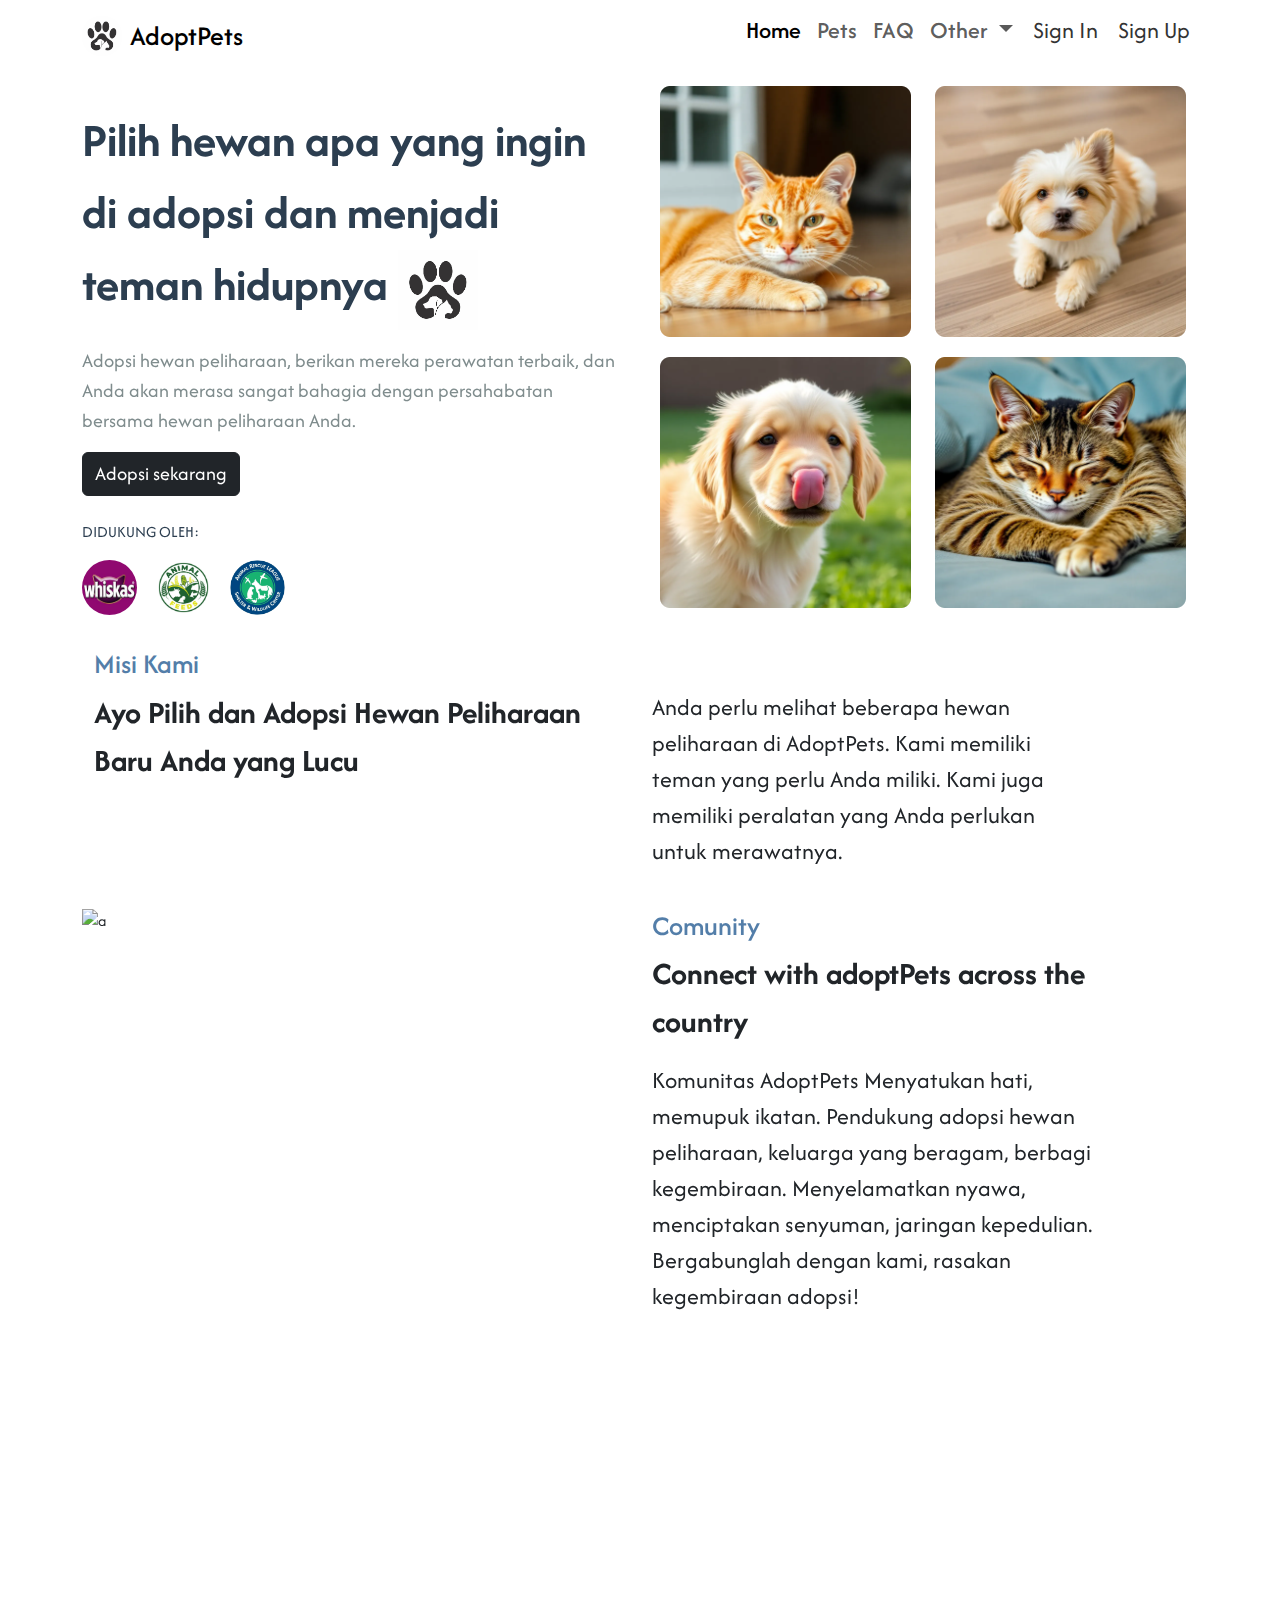
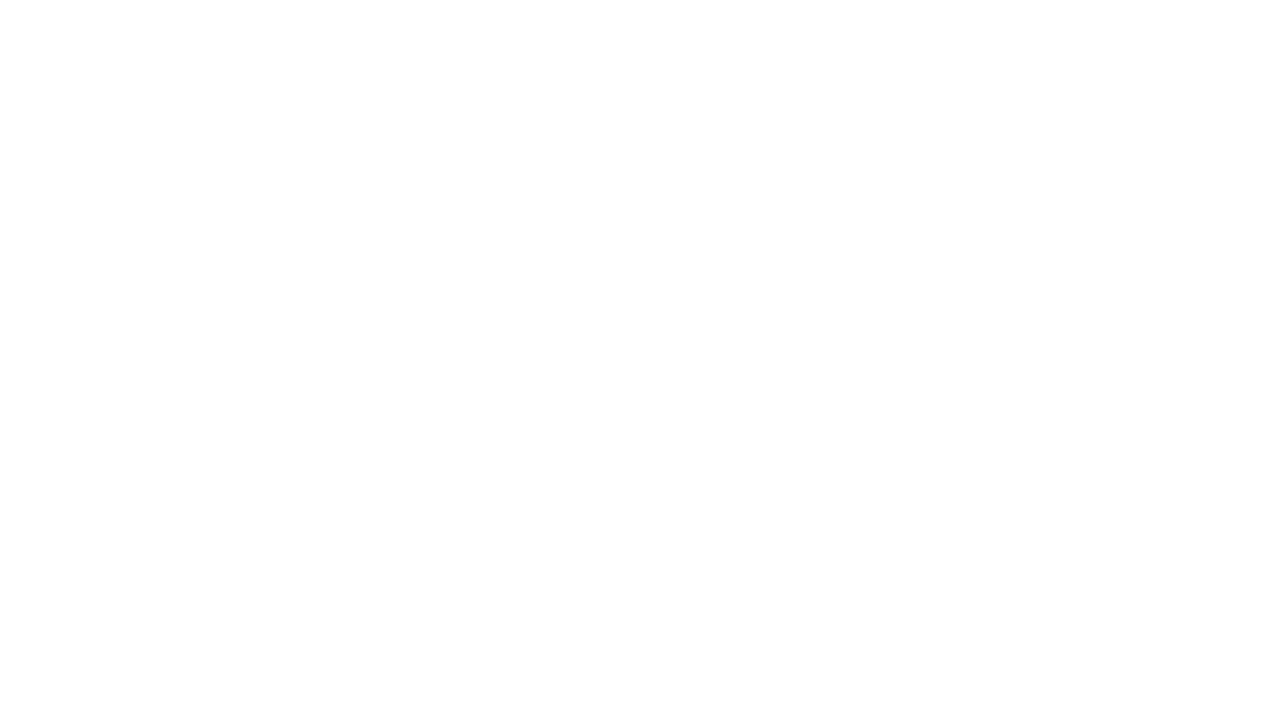
==== index.html @ 960f0586 "shit" ====
<!DOCTYPE html>
<html lang="en">
  <head>
    <meta charset="UTF-8" />
    <meta name="viewport" content="width=device-width, initial-scale=1.0" />
    <title>AdoptPets</title>
    <script defer src="script.js"></script>
    <link rel="stylesheet" href="style.css" />
    <link rel="stylesheet" href="https://cdn.jsdelivr.net/npm/bootstrap@5.3.3/dist/css/bootstrap.min.css" />
    <link rel="preconnect" href="https://fonts.googleapis.com">
    <link crossorigin="anonymous" href="https://cdn.jsdelivr.net/npm/bootstrap@5.3.2/dist/css/bootstrap.min.css" integrity="sha384-T3c6CoIi6uLrA9TneNEoa7RxnatzjcDSCmG1MXxSR1GAsXEV/Dwwykc2MPK8M2HN" rel="stylesheet"/>
    <link href="https://cdnjs.cloudflare.com/ajax/libs/font-awesome/5.15.3/css/all.min.css" rel="stylesheet"/>
<link rel="preconnect" href="https://fonts.gstatic.com" crossorigin>
  </head>
  <body>
    <header>
      <!-- ini tempat header -->
        <!-- Navbar -->
      <h1>
        <nav class="navbar navbar-expand-lg" style="background-color: #ffffff;">
          <div class="container">
              <a class="navbar-brand d-flex align-items-center" href="#">
                <img src="assets/img/digidaw.jpeg" width="40" height="40" class="me-2 rounded-circle" alt="Logo">
                <span class="brand-text fs-3">AdoptPets</span>
              </a>
              <button class="navbar-toggler border-0" type="button" data-bs-toggle="collapse" data-bs-target="#navbarNavDropdown" aria-controls="navbarNavDropdown" aria-expanded="false" aria-label="Toggle navigation">
                  <span class="navbar-toggler-icon"></span>
              </button>
              <div class="collapse navbar-collapse fs-4" id="navbarNavDropdown">
                  <ul class="navbar-nav ms-auto">
                      <li class="nav-item">
                          <a class="nav-link active" aria-current="page" href="#">Home</a>
                      </li>
                      <li class="nav-item">
                          <a class="nav-link" href="#">Pets</a>
                      </li>
                      <!-- <li class="nav-item">
                          <a class="nav-link" href="#">Donate</a>
                      </li> -->
                      <li class="nav-item">
                        <a class="nav-link" href="faq.html">FAQ</a>
                    </li>
                      <li class="nav-item dropdown">
                          <a class="nav-link dropdown-toggle" href="#" id="navbarDropdownMenuLink" role="button" data-bs-toggle="dropdown" aria-expanded="false">
                              Other
                          </a>
                          <ul class="dropdown-menu fs-5" style="border: none;">
                              <li><a class="dropdown-item" href="contact.html">Contact Us</a></li>
                              <li><a class="dropdown-item" href="#">About Us</a></li>
                          </ul>
                      </li>
                      <li class="nav-item">
                        <a href="signin.html" class="sign btn btn-sm fs-4 ms-1" style="height: 55px; color: #333; border: none;">Sign In</a>
                    </li>
                    <li class="nav-item">
                        <a href="signup.html" class="sign btn btn-sm fs-4 ms-1" style="height: 55px; color: #333; border: none;">Sign Up</a>
                    </li>
                  </ul>
              </div>
          </div>
       </nav>
     </h1>
      

    <main>
      <!-- ini tempat konten -->

      <section class="main-menu">
        <!-- main menu disini -->
        <body>
          <div class="container hidden" style="color: #2c3e50;">
           <div class="row align-items-center">
            <div class="col-lg-6">
              <p class="text-adoption fw-bold adoption-text" style="font-size:3rem;">
                Pilih hewan apa yang ingin di adopsi dan menjadi teman hidupnya
                <img src="assets/img/digidaw.jpeg" width="80" height="80" alt="digidaw" class="fotom">    
              </p>
             <p style="font-size: 20px; color: #7f8c8d">
              Adopsi hewan peliharaan, berikan mereka perawatan terbaik, dan Anda akan merasa sangat bahagia dengan persahabatan bersama hewan peliharaan Anda.
             </p>
             <div class="d-flex">
              <button class="btn btn-dark me-3 adopt-btn" style="font-size: 20px;">
               Adopsi sekarang
              </button>
              <!-- <a href="#" class="donate-link btn btn-sm border border-black" style="font-size: 21px; margin-left: 20px; color: #333;">
               Donasi untuk makanan  
              </a> -->
             </div>
             <div class="supported-by mt-4">
              <p>
               DIDUKUNG OLEH: 
              </p>
              <img alt="Supporter logo 1" height="55" src="assets/img/Whiskas.jpeg" width="55"class="rounded-circle me-3"/>
              <img alt="Supporter logo 2" height="55" src="assets/img/Logo support.jpeg" width="55"class="rounded-circle me-3"/>
              <img alt="Supporter logo 3" height="55" src="assets/img/medamor.jpeg" width="55"class="rounded-circle me-3"/>
             </div>
            </div>
            <div class="img-fluid col-lg-1 desktop d-none d-md-block" style="height: 35rem;">
               <img src="assets/img/kolasedepan.png"/>
              </div>
              <div>
               <img src="assets/img/kolasedepan.png" class="img-fluid w-100 h-100 object-fit-cover mobile d-block d-md-none mt-5" style="height: 30rem;">
              </div>
             </div>
            </div>
           </div>
          </div>
      </section>



      <section class="hidden info-menu">
        <!-- info menu disini -->
        <div class="container">
          <nav class="navbar navbar-expand-lg " style="background-color: #ffffff;" >
            <div class="container" >
              <span class="brand-text mb-0 h3" style="color: #537ea9;">Misi Kami</span>
            </div>
          </nav>

          <!--  -->

          <!-- </div>
          <div class=" container justify-content-center">
            <div class="row ms-0">
              <div class="col-6">
                <p class="text-md-start fw-bolder fs-2">Lorem ipsum dolor sit amet consectetur adipisicing elit. Dolores minus recusandae, nisi alias porro culpa.</p>
              </div>
              <div class="col-5">
                <p class="fs-4">Lorem ipsum dolor sit amet consectetur adipisicing elit. Unde dicta aliquid voluptas, eveniet illo quos earum quibusdam consequuntur fugit eius.</p>
              </div>
            </div> -->


            <div class="container-fluid justify-content-center">
              <div class="row">
                <div class="col-lg-6 col-sm-12">
                  <p class="text-md-start text-start fw-bolder fs-2">Ayo Pilih dan Adopsi Hewan Peliharaan Baru Anda yang Lucu</p>
                </div>
                <div class="col-lg-5 col-sm-12">
                  <p class="fs-4 text-md-start text-start">Anda perlu melihat beberapa hewan peliharaan di AdoptPets. Kami memiliki teman yang perlu Anda miliki. Kami juga memiliki peralatan yang Anda perlukan untuk merawatnya.
                  </p>
                </div>
              </div>
            </div>
            

            

            <div class="row mt-4">
              <div class="col-lg-6 col-sm-12">
                <div><img src="assets/img/yaa.png" class="img-fluid desktop d-none d-lg-block" alt="a"></div>
              </div>
              <div class="col-lg-5 col-sm-12">
                <h3 style="color: #537ea9;">Comunity</h3>
                <p class="text-md-start fw-bolder fs-2">Connect with adoptPets across the country</p>
                <p class="fs-4">Komunitas AdoptPets Menyatukan hati, memupuk ikatan. Pendukung adopsi hewan peliharaan, keluarga yang beragam, berbagi kegembiraan. 
                  Menyelamatkan nyawa, menciptakan senyuman, jaringan kepedulian. Bergabunglah dengan kami, rasakan kegembiraan adopsi!</p>
                  

                  <div class="numtxt row text-center mt-4">
                    <div class="numtx hidden col-4">
                      <h2 id="volunteerCount" class="fw-bold">0</h2>
                      <p class="fs-5">Volunteer</p>
                    </div>
                    <div class="numtx hidden col-4">
                      <h2 id="dogsRescuedCount" class="fw-bold">0</h2>
                      <p class="fs-5">Dogs Rescued</p>
                    </div>
                    <div class="numtx hidden col-4">
                      <h2 id="catsRescuedCount" class="fw-bold">0</h2>
                      <p class="fs-5">Cats Rescued</p>
                    </div>
                  </div>

                <div ><img src="assets/img/yaa.png" class="img-fluid mobile d-block d-lg-none" alt="inf"></div>

                
              </div>
            </div>
            
            
           
            
          <!-- </div> -->
        </div>
      </section>




      <section class="hidden simple-quotes">
        <!-- simple qoutes was here -->
         <div class="container mt-4">
          <div class="row">
            <div class="col-lg-6 col-sm-12">
              <h3 style="color: #537ea9;">ADOPTION PET</h3>
              <p class="text-md-start fw-bolder fs-2">Connect with adoptPets across the country</p>
              <p class="fs-4 text-md-start text-start">Tunggu apa lagi, ayo adopsi beberapa teman lembut baru di AdoptPets, mereka juga menunggumu!</p>
              
            </div>
          </div>

         </div>
      </section>

      <section class="button-group container hidden">
        <div class="d-flex justify-content-end mt-2">
            <div class="btn-group btn-group-lg " role="group" aria-label="Basic radio toggle button group">
                <input type="radio" class="btn-check " name="btnradio" id="btnradio1" autocomplete="off" checked>
                <label class="btn btn-outline-secondary rounded-0" for="btnradio1">Cat</label>
                
                <input type="radio" class="btn-check" name="btnradio" id="btnradio2" autocomplete="off">
                <label class="btn btn-outline-secondary rounded-0" for="btnradio2">Dog</label>
                
                <input type="radio" class="btn-check" name="btnradio" id="btnradio3" autocomplete="off">
                <label class="btn btn-outline-secondary rounded-0" for="btnradio3">All</label>
            </div>
        </div>
      </section>

      <section class="data-pets">
        <!-- data pets was here -->
        <div class="container mt-5">
          <div class="numtxt row">
            <div class="numtx hidden col-md-4 col-sm-12 mb-4">
              <div class="card card position-relative overflow-hidden" >
                <img src="assets/img/cat.jpg" class="card-img-top" alt="cat1">
                <div class="card-body">
                  <p class="card-text">Some quick example text to build on the card title and make up the bulk of the card's content.</p>
                </div>
                <div class="card-hover-info">
                  <div class="row">
                    <div class="col">
                      <a href="#" class="btn btn-primary btn-bottom mb-5">Adopt now</a>
                      <p class="" style="color: #000000;">More detailed information about the pet. This could include age, breed, personality traits, and any other interesting facts.</p>
                    </div>
                  </div>
                </div>
              </div>
            </div>

            <div class="numtx hidden col-lg-4 col-md-4 col-sm-12 mb-4">
              <div class="card card position-relative overflow-hidden" >
                <img src="assets/img/bdog.jpg" class="card-img-top" alt="dog1">
                <div class="card-body">
                  <p class="card-text">Some quick example text to build on the card title and make up the bulk of the card's content.</p>
                </div>
                <div class="card-hover-info">
                  <div class="row">
                    <div class="col">
                      <a href="#" class="btn btn-primary btn-bottom mb-5">Adopt now</a>
                      <p class="" style="color: #000000;">More detailed information about the pet. This could include age, breed, personality traits, and any other interesting facts.</p>
                    </div>
                  </div>
                </div>
              </div>
            </div>
            
            <div class="numtx hidden col-lg-4 col-md-4 col-sm-12 mb-4">
              <div class="card card position-relative overflow-hidden" >
                <img src="assets/img/cat.jpg" class="card-img-top" alt="cat2">
                <div class="card-body">
                  <p class="card-text">Some quick example text to build on the card title and make up the bulk of the card's content.</p>
                </div>
                <div class="card-hover-info">
                  <div class="row">
                    <div class="col">
                      <a href="#" class="btn btn-primary btn-bottom mb-5">Adopt now</a>
                      <p class="" style="color: #000000;">More detailed information about the pet. This could include age, breed, personality traits, and any other interesting facts.</p>
                    </div>
                  </div>
                </div>
              </div>
            </div>

          </div>
        </div>
      </section>

      <section class="sponsor-contact">
        <!-- sponsor here -->
      </section>

      <section class="faq-sec">
        <!-- frequently asked questions here -->
      </section>
    </main>

    <footer>
      <!-- ini footer -->
    </footer>

    <script src="https://cdn.jsdelivr.net/npm/@popperjs/core@2.11.8/dist/umd/popper.min.js" integrity="sha384-I7E8VVD/ismYTF4hNIPjVp/Zjvgyol6VFvRkX/vR+Vc4jQkC+hVqc2pM8ODewa9r" crossorigin="anonymous"></script>
    <script src="https://cdn.jsdelivr.net/npm/bootstrap@5.3.3/dist/js/bootstrap.min.js" integrity="sha384-0pUGZvbkm6XF6gxjEnlmuGrJXVbNuzT9qBBavbLwCsOGabYfZo0T0to5eqruptLy" crossorigin="anonymous"></script>
  </body>
</html>
---- style.css ----
@import url(https://fonts.googleapis.com/css2?family=Afacad+Flux:wght@100..1000&display=swap);

/* body {
  min-height: 2000px;
} */

* {
  font-family: 'Afacad Flux';
}
/* Navbar */
.sign:hover {
  transform: translateY(-3px);
}
/* Login Dan Sign Up Html*/
a,
.sign {
  text-decoration: none;
}

@media (max-width: 768px) {
  .adoption-text {
    font-size: 27px !important;
  }
  .adopt-btn {
    width: 8rem;
    height: 2.3rem;
    font-size: 15px !important;
  }
  .donate-link {
    width: 10rem;
    height: 2.3rem;
    font-size: 15px !important;
  }
}

/* info menu dan simple quote */
.hidden {
  opacity: 0;
  filter: blur(5px);
  transform: translateX(-100%);
  transition: all 1s;
}
.show {
  opacity: 1;
  filter: blur(0);
  transform: translateX(0);
}

.numtxt {
  display: flex;
}
.numtx:nth-child(2) {
  transition-delay: 200ms;
}
.numtx:nth-child(3) {
  transition-delay: 400ms;
}
.numtx:nth-child(4) {
  transition-delay: 600ms;
}

.card {
  transition: transform 0.3s; /* Optional: Adds a hover effect */
}

.card:hover {
  transform: scale(1.05); /* Optional: Slightly enlarge the card on hover */
}

.card-hover-info {
  position: absolute;
  top: 0;
  left: 0;
  right: 0;
  bottom: 0;
  background: rgba(183, 198, 204, 0.3); /* Semi-transparent background */

  display: none; /* Initially hidden */
  padding: 20px;
  align-items: center; /* Center text vertically */
  justify-content: center; /* Center text horizontally */
  text-align: center; /* Center text */
}

.card:hover .card-hover-info {
  display: flex; /* Show on hover */
}
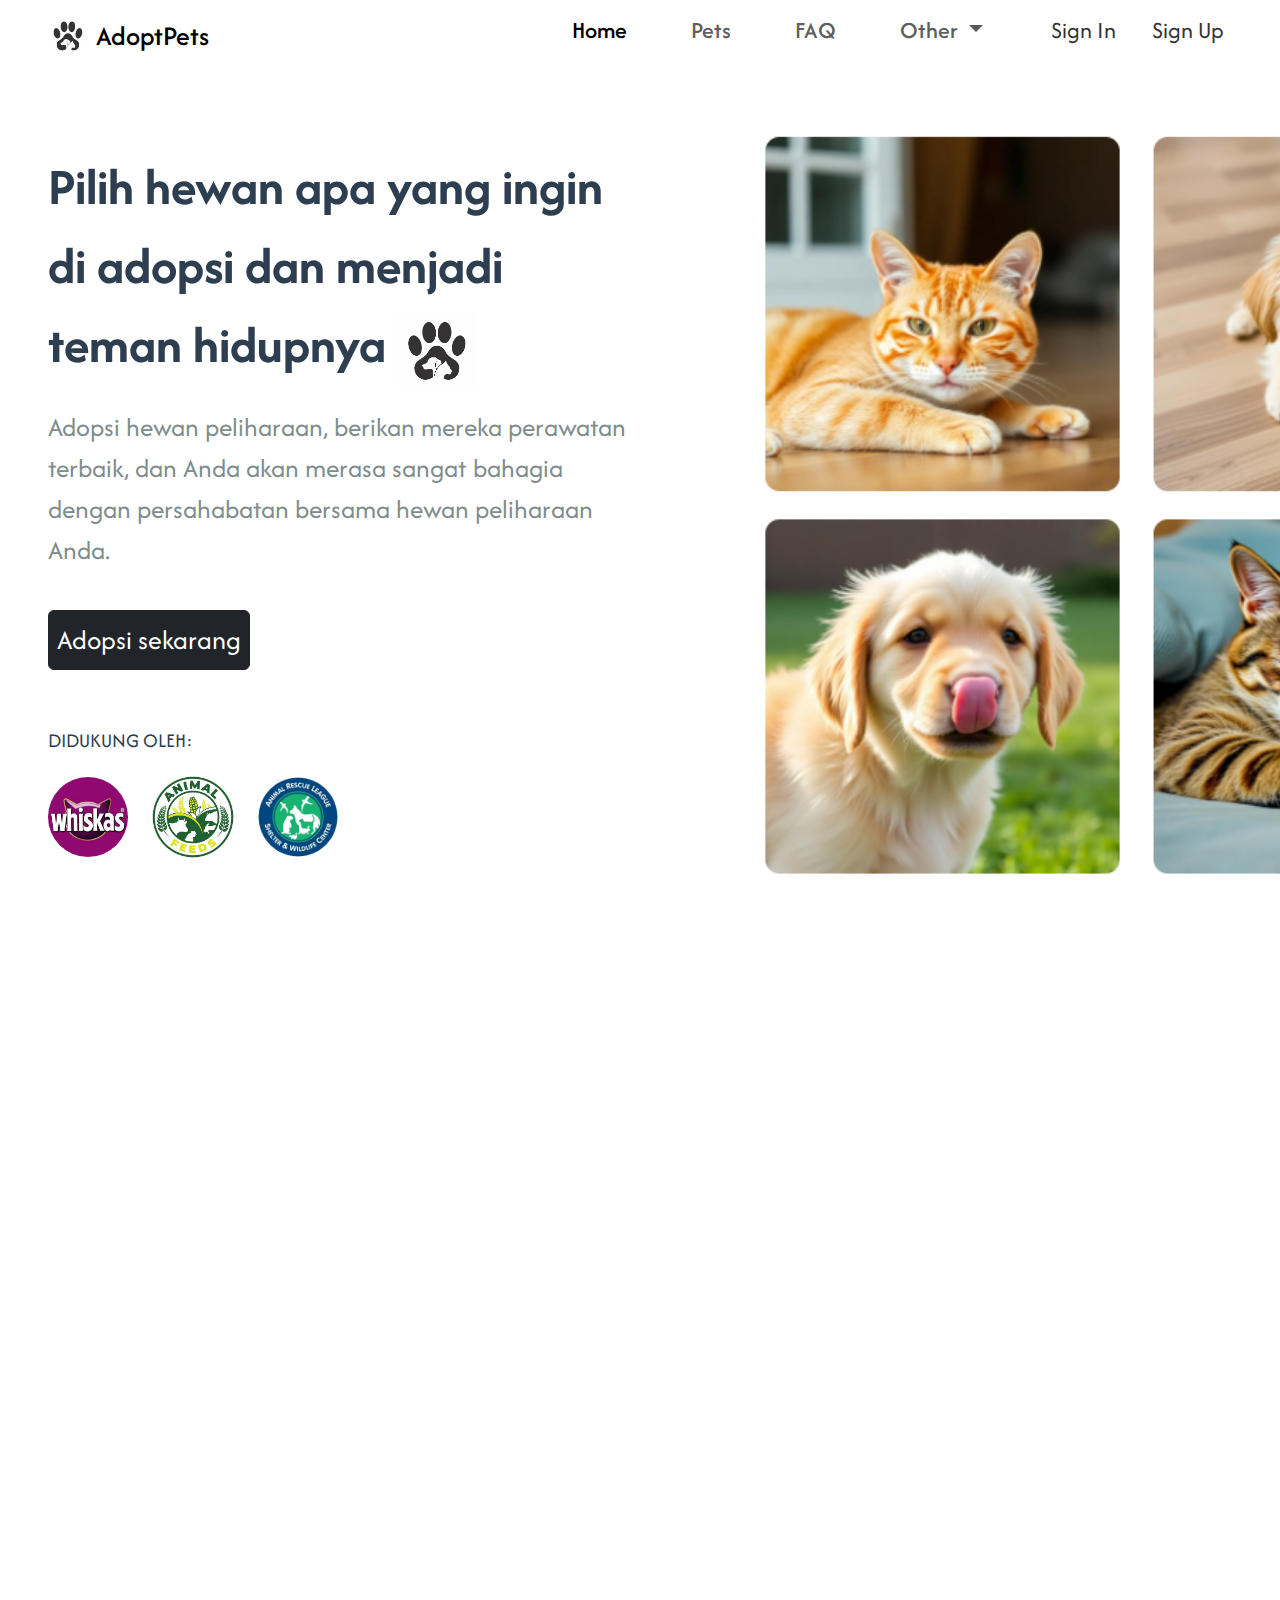
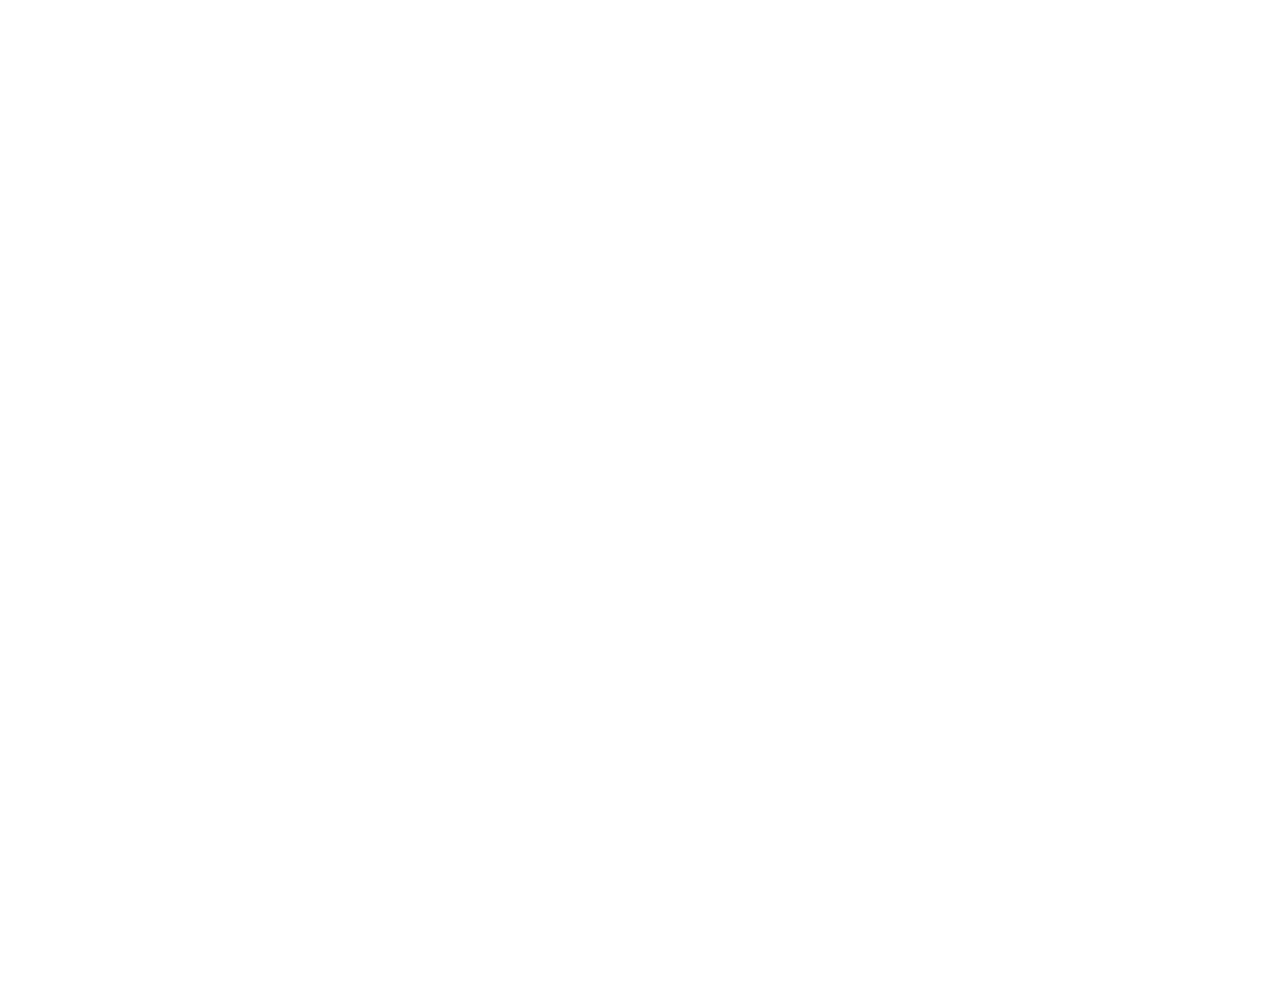
==== commit 3c04c3c8: "harusnya bisa" ====
--- a/index.html
+++ b/index.html
@@ -16,50 +16,50 @@
     <header>
       <!-- ini tempat header -->
         <!-- Navbar -->
-      <h1>
-        <nav class="navbar navbar-expand-lg" style="background-color: #ffffff;">
-          <div class="container">
-              <a class="navbar-brand d-flex align-items-center" href="#">
-                <img src="assets/img/digidaw.jpeg" width="40" height="40" class="me-2 rounded-circle" alt="Logo">
-                <span class="brand-text fs-3">AdoptPets</span>
-              </a>
-              <button class="navbar-toggler border-0" type="button" data-bs-toggle="collapse" data-bs-target="#navbarNavDropdown" aria-controls="navbarNavDropdown" aria-expanded="false" aria-label="Toggle navigation">
-                  <span class="navbar-toggler-icon"></span>
-              </button>
-              <div class="collapse navbar-collapse fs-4" id="navbarNavDropdown">
-                  <ul class="navbar-nav ms-auto">
-                      <li class="nav-item">
-                          <a class="nav-link active" aria-current="page" href="#">Home</a>
+        <h1>
+          <nav class="navbar navbar-expand-lg" style="background-color: #ffffff;">
+            <div class="container-fluid ps-5 pe-5">
+                <a class="navbar-brand d-flex align-items-center" href="#">
+                  <img src="assets/img/digidaw.jpeg" width="40" height="40" class="me-2 rounded-circle" alt="Logo">
+                  <span class="brand-text fs-3">AdoptPets</span>
+                </a>
+                <button class="navbar-toggler border-0" type="button" data-bs-toggle="collapse" data-bs-target="#navbarNavDropdown" aria-controls="navbarNavDropdown" aria-expanded="false" aria-label="Toggle navigation">
+                    <span class="navbar-toggler-icon"></span>
+                </button>
+                <div class="collapse navbar-collapse fs-4" id="navbarNavDropdown">
+                    <ul class="navbar-nav ms-auto">
+                        <li class="nav-item me-5">
+                            <a class="nav-link active" aria-current="page" href="#">Home</a>
+                        </li>
+                        <li class="nav-item me-5">
+                            <a class="nav-link" href="#">Pets</a>
+                        </li>
+                        <!-- <li class="nav-item">
+                            <a class="nav-link" href="#">Donate</a>
+                        </li> -->
+                        <li class="nav-item me-5">
+                          <a class="nav-link" href="faq.html">FAQ</a>
+                      </li>
+                        <li class="nav-item dropdown me-5">
+                            <a class="nav-link dropdown-toggle" href="#" id="navbarDropdownMenuLink" role="button" data-bs-toggle="dropdown" aria-expanded="false">
+                                Other
+                            </a>
+                            <ul class="dropdown-menu fs-5" style="border: none;">
+                                <li><a class="dropdown-item" href="contact.html">Contact Us</a></li>
+                                <li><a class="dropdown-item" href="#">About Us</a></li>
+                            </ul>
+                        </li>
+                        <li class="nav-item">
+                          <a href="signin.html" class="sign btn btn-sm fs-4 ms-1 me-3" style="height: 55px; color: #333; border: none;">Sign In</a>
                       </li>
                       <li class="nav-item">
-                          <a class="nav-link" href="#">Pets</a>
+                          <a href="signup.html" class="sign btn btn-sm fs-4 ms-1" style="height: 55px; color: #333; border: none;">Sign Up</a>
                       </li>
-                      <!-- <li class="nav-item">
-                          <a class="nav-link" href="#">Donate</a>
-                      </li> -->
-                      <li class="nav-item">
-                        <a class="nav-link" href="faq.html">FAQ</a>
-                    </li>
-                      <li class="nav-item dropdown">
-                          <a class="nav-link dropdown-toggle" href="#" id="navbarDropdownMenuLink" role="button" data-bs-toggle="dropdown" aria-expanded="false">
-                              Other
-                          </a>
-                          <ul class="dropdown-menu fs-5" style="border: none;">
-                              <li><a class="dropdown-item" href="contact.html">Contact Us</a></li>
-                              <li><a class="dropdown-item" href="#">About Us</a></li>
-                          </ul>
-                      </li>
-                      <li class="nav-item">
-                        <a href="signin.html" class="sign btn btn-sm fs-4 ms-1" style="height: 55px; color: #333; border: none;">Sign In</a>
-                    </li>
-                    <li class="nav-item">
-                        <a href="signup.html" class="sign btn btn-sm fs-4 ms-1" style="height: 55px; color: #333; border: none;">Sign Up</a>
-                    </li>
-                  </ul>
-              </div>
-          </div>
-       </nav>
-     </h1>
+                    </ul>
+                </div>
+            </div>
+         </nav>
+       </h1>
       
 
     <main>
@@ -68,35 +68,35 @@
       <section class="main-menu">
         <!-- main menu disini -->
         <body>
-          <div class="container hidden" style="color: #2c3e50;">
+          <div class="container-fluid ps-5" style="color: #2c3e50;">
            <div class="row align-items-center">
             <div class="col-lg-6">
-              <p class="text-adoption fw-bold adoption-text" style="font-size:3rem;">
+              <p class="text-adoption fw-bold adoption-text" style="font-size:3.3rem;">
                 Pilih hewan apa yang ingin di adopsi dan menjadi teman hidupnya
                 <img src="assets/img/digidaw.jpeg" width="80" height="80" alt="digidaw" class="fotom">    
               </p>
-             <p style="font-size: 20px; color: #7f8c8d">
+             <p style="font-size: 1.7rem; color: #7f8c8d">
               Adopsi hewan peliharaan, berikan mereka perawatan terbaik, dan Anda akan merasa sangat bahagia dengan persahabatan bersama hewan peliharaan Anda.
              </p>
              <div class="d-flex">
-              <button class="btn btn-dark me-3 adopt-btn" style="font-size: 20px;">
+              <button class="btn btn-dark me-5 mt-4 mb-2 p-2 adopt-btn" style="font-size: 28px;">
                Adopsi sekarang
               </button>
               <!-- <a href="#" class="donate-link btn btn-sm border border-black" style="font-size: 21px; margin-left: 20px; color: #333;">
                Donasi untuk makanan  
               </a> -->
              </div>
-             <div class="supported-by mt-4">
+             <div class="supported-by mt-5"style="font-size: 20px;">
               <p>
                DIDUKUNG OLEH: 
               </p>
-              <img alt="Supporter logo 1" height="55" src="assets/img/Whiskas.jpeg" width="55"class="rounded-circle me-3"/>
-              <img alt="Supporter logo 2" height="55" src="assets/img/Logo support.jpeg" width="55"class="rounded-circle me-3"/>
-              <img alt="Supporter logo 3" height="55" src="assets/img/medamor.jpeg" width="55"class="rounded-circle me-3"/>
+              <img alt="Supporter logo 1" height="80" src="assets/img/Whiskas.jpeg" width="80"class="rounded-circle me-3"/>
+              <img alt="Supporter logo 2" height="90" src="assets/img/Logo support.jpeg" width="90"class="rounded-circle me-3"/>
+              <img alt="Supporter logo 3" height="80" src="assets/img/medamor.jpeg" width="80"class="rounded-circle me-3"/>
              </div>
             </div>
-            <div class="img-fluid col-lg-1 desktop d-none d-md-block" style="height: 35rem;">
-               <img src="assets/img/kolasedepan.png"/>
+            <div class="img-fluid col-lg-1 desktop d-none d-md-block m-5 ps-5">
+               <img src="assets/img/kolasedepan.png"class="align-right"style="width: 48rem; height: auto;"/>
               </div>
               <div>
                <img src="assets/img/kolasedepan.png" class="img-fluid w-100 h-100 object-fit-cover mobile d-block d-md-none mt-5" style="height: 30rem;">
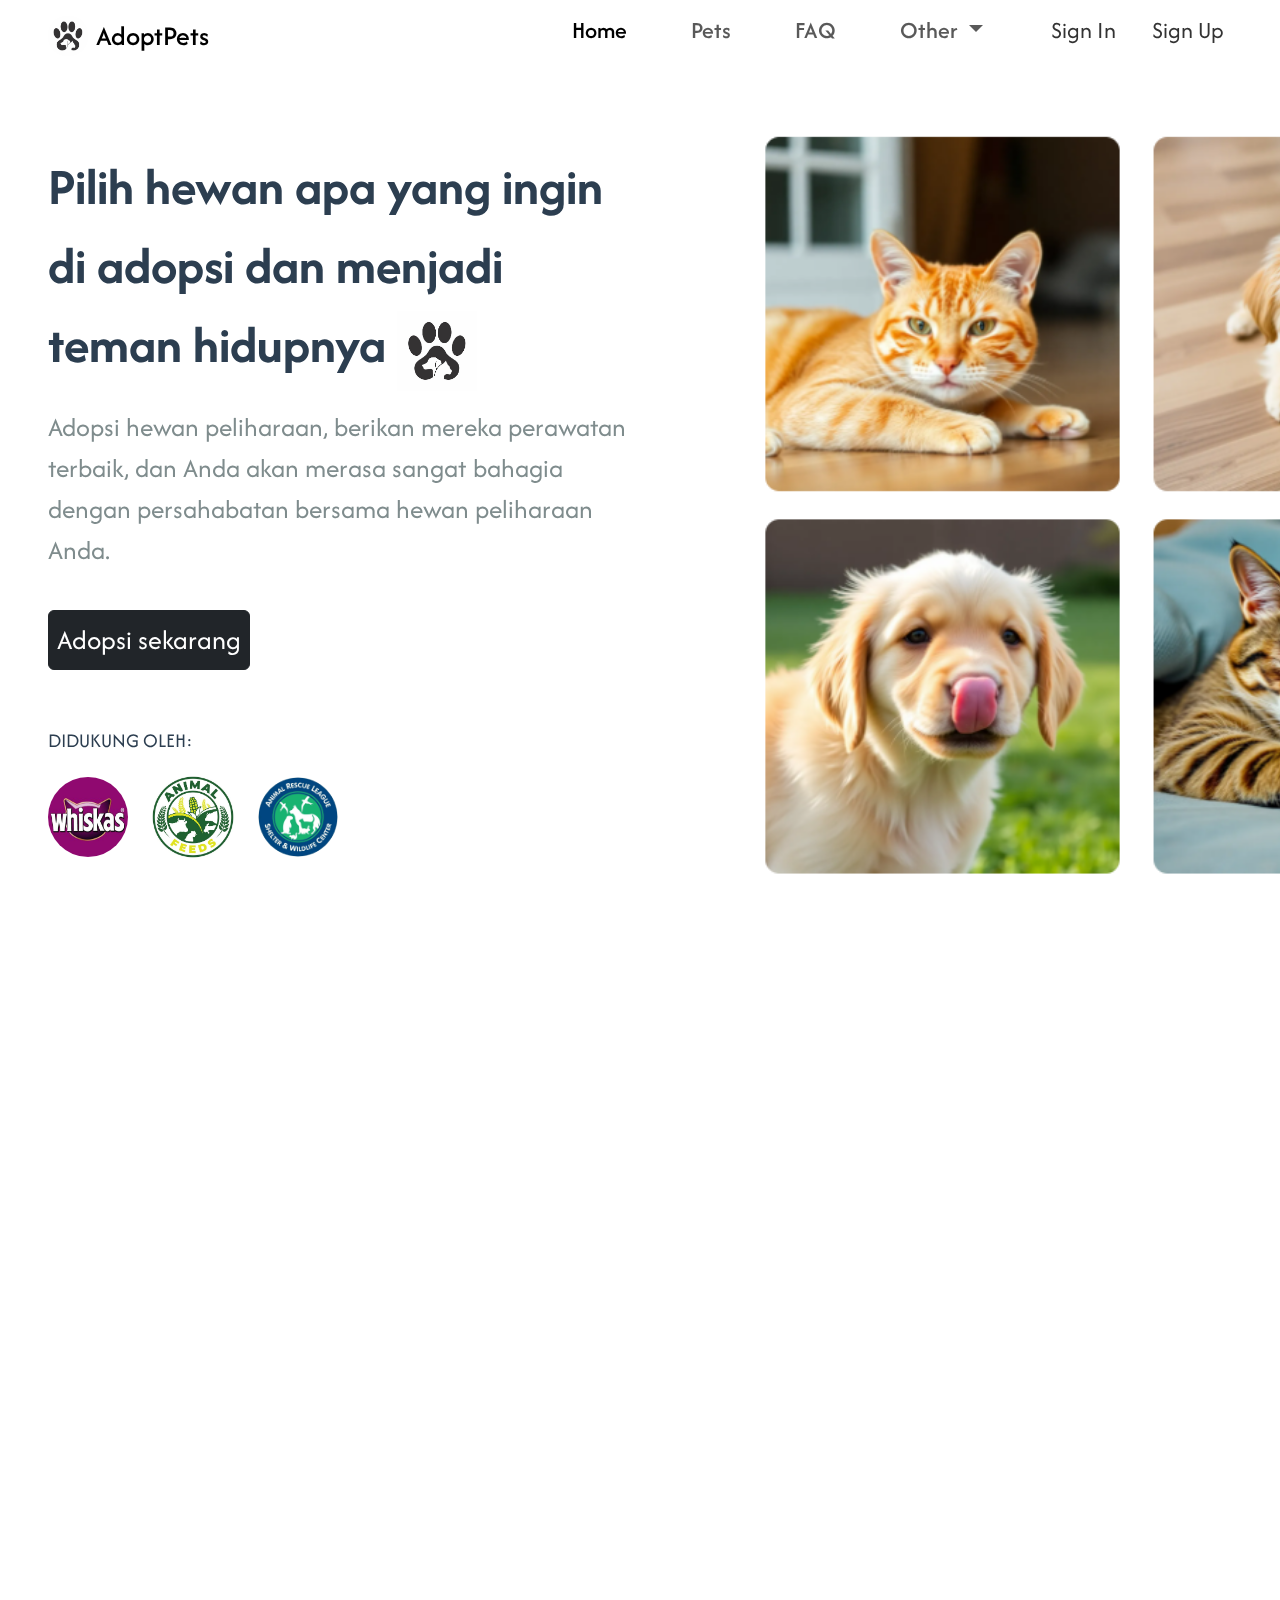
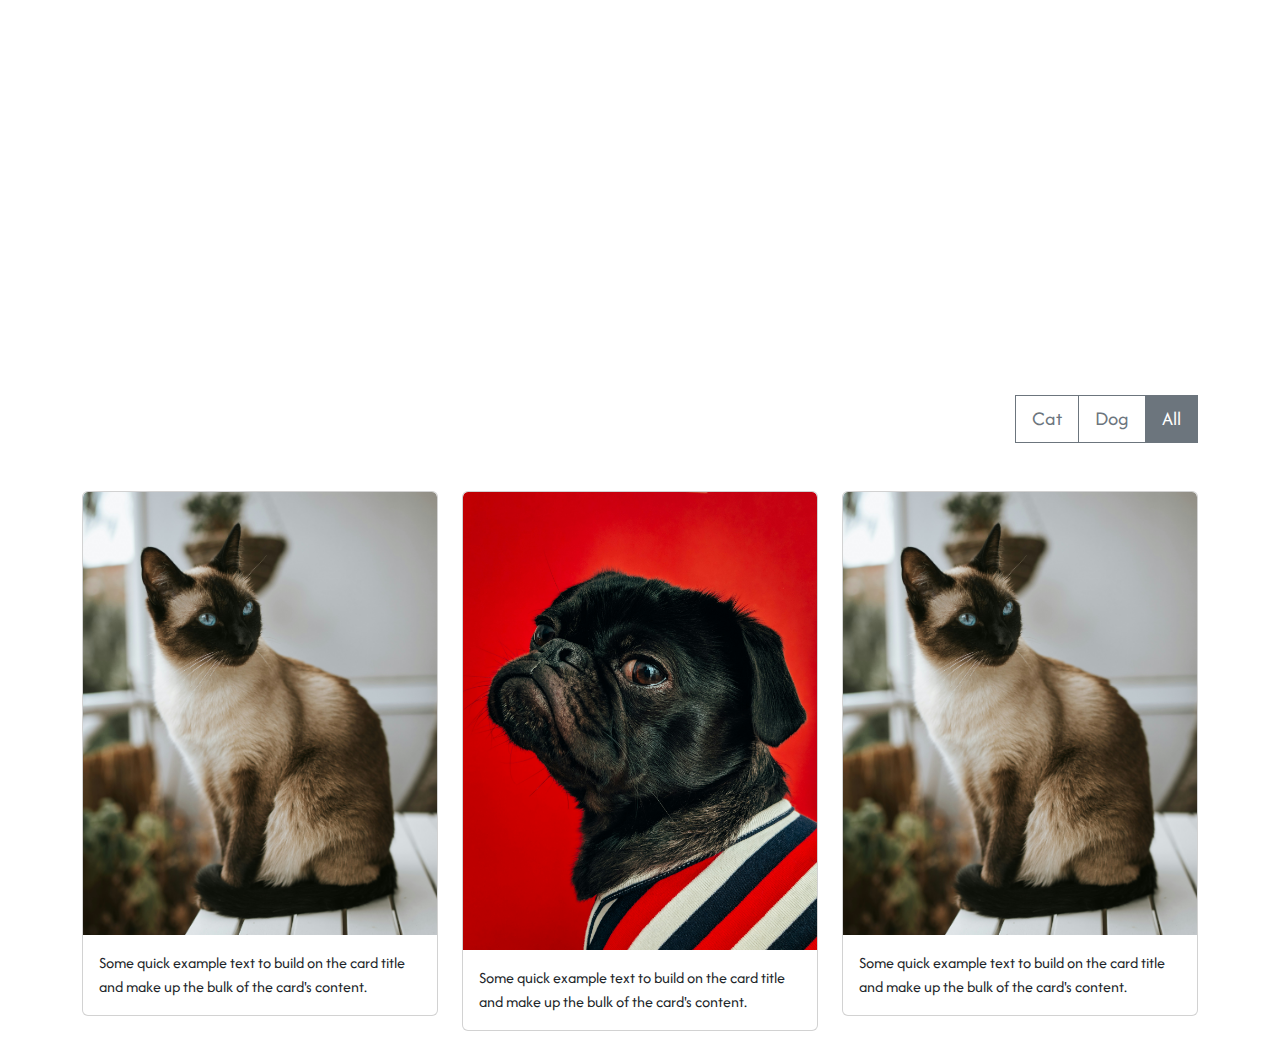
==== commit a5ce693f: "haf" ====
--- a/index.html
+++ b/index.html
@@ -17,7 +17,7 @@
       <!-- ini tempat header -->
         <!-- Navbar -->
         <h1>
-          <nav class="navbar navbar-expand-lg" style="background-color: #ffffff;">
+          <nav class="navbar navbar-expand-lg hidden" style="background-color: #ffffff;">
             <div class="container-fluid ps-5 pe-5">
                 <a class="navbar-brand d-flex align-items-center" href="#">
                   <img src="assets/img/digidaw.jpeg" width="40" height="40" class="me-2 rounded-circle" alt="Logo">
@@ -65,7 +65,7 @@
     <main>
       <!-- ini tempat konten -->
 
-      <section class="main-menu">
+      <section class="main-menu hidden">
         <!-- main menu disini -->
         <body>
           <div class="container-fluid ps-5" style="color: #2c3e50;">
@@ -112,7 +112,7 @@
       <section class="hidden info-menu">
         <!-- info menu disini -->
         <div class="container">
-          <nav class="navbar navbar-expand-lg " style="background-color: #ffffff;" >
+          <nav class="navbar navbar-expand-lg mt-5" style="background-color: #ffffff;" >
             <div class="container" >
               <span class="brand-text mb-0 h3" style="color: #537ea9;">Misi Kami</span>
             </div>
@@ -204,16 +204,16 @@
          </div>
       </section>
 
-      <section class="button-group container hidden">
+      <section class="button-group container">
         <div class="d-flex justify-content-end mt-2">
             <div class="btn-group btn-group-lg " role="group" aria-label="Basic radio toggle button group">
-                <input type="radio" class="btn-check " name="btnradio" id="btnradio1" autocomplete="off" checked>
+                <input type="radio" class="btn-check " name="btnradio" id="btnradio1" autocomplete="off" >
                 <label class="btn btn-outline-secondary rounded-0" for="btnradio1">Cat</label>
                 
                 <input type="radio" class="btn-check" name="btnradio" id="btnradio2" autocomplete="off">
                 <label class="btn btn-outline-secondary rounded-0" for="btnradio2">Dog</label>
                 
-                <input type="radio" class="btn-check" name="btnradio" id="btnradio3" autocomplete="off">
+                <input type="radio" class="btn-check" name="btnradio" id="btnradio3" autocomplete="off" checked>
                 <label class="btn btn-outline-secondary rounded-0" for="btnradio3">All</label>
             </div>
         </div>
@@ -222,8 +222,8 @@
       <section class="data-pets">
         <!-- data pets was here -->
         <div class="container mt-5">
-          <div class="numtxt row">
-            <div class="numtx hidden col-md-4 col-sm-12 mb-4">
+          <div class="row">
+            <div class="col-md-4 col-sm-12 mb-4">
               <div class="card card position-relative overflow-hidden" >
                 <img src="assets/img/cat.jpg" class="card-img-top" alt="cat1">
                 <div class="card-body">
@@ -240,7 +240,7 @@
               </div>
             </div>
 
-            <div class="numtx hidden col-lg-4 col-md-4 col-sm-12 mb-4">
+            <div class="col-lg-4 col-md-4 col-sm-12 mb-4">
               <div class="card card position-relative overflow-hidden" >
                 <img src="assets/img/bdog.jpg" class="card-img-top" alt="dog1">
                 <div class="card-body">
@@ -257,7 +257,7 @@
               </div>
             </div>
             
-            <div class="numtx hidden col-lg-4 col-md-4 col-sm-12 mb-4">
+            <div class="col-lg-4 col-md-4 col-sm-12 mb-4">
               <div class="card card position-relative overflow-hidden" >
                 <img src="assets/img/cat.jpg" class="card-img-top" alt="cat2">
                 <div class="card-body">
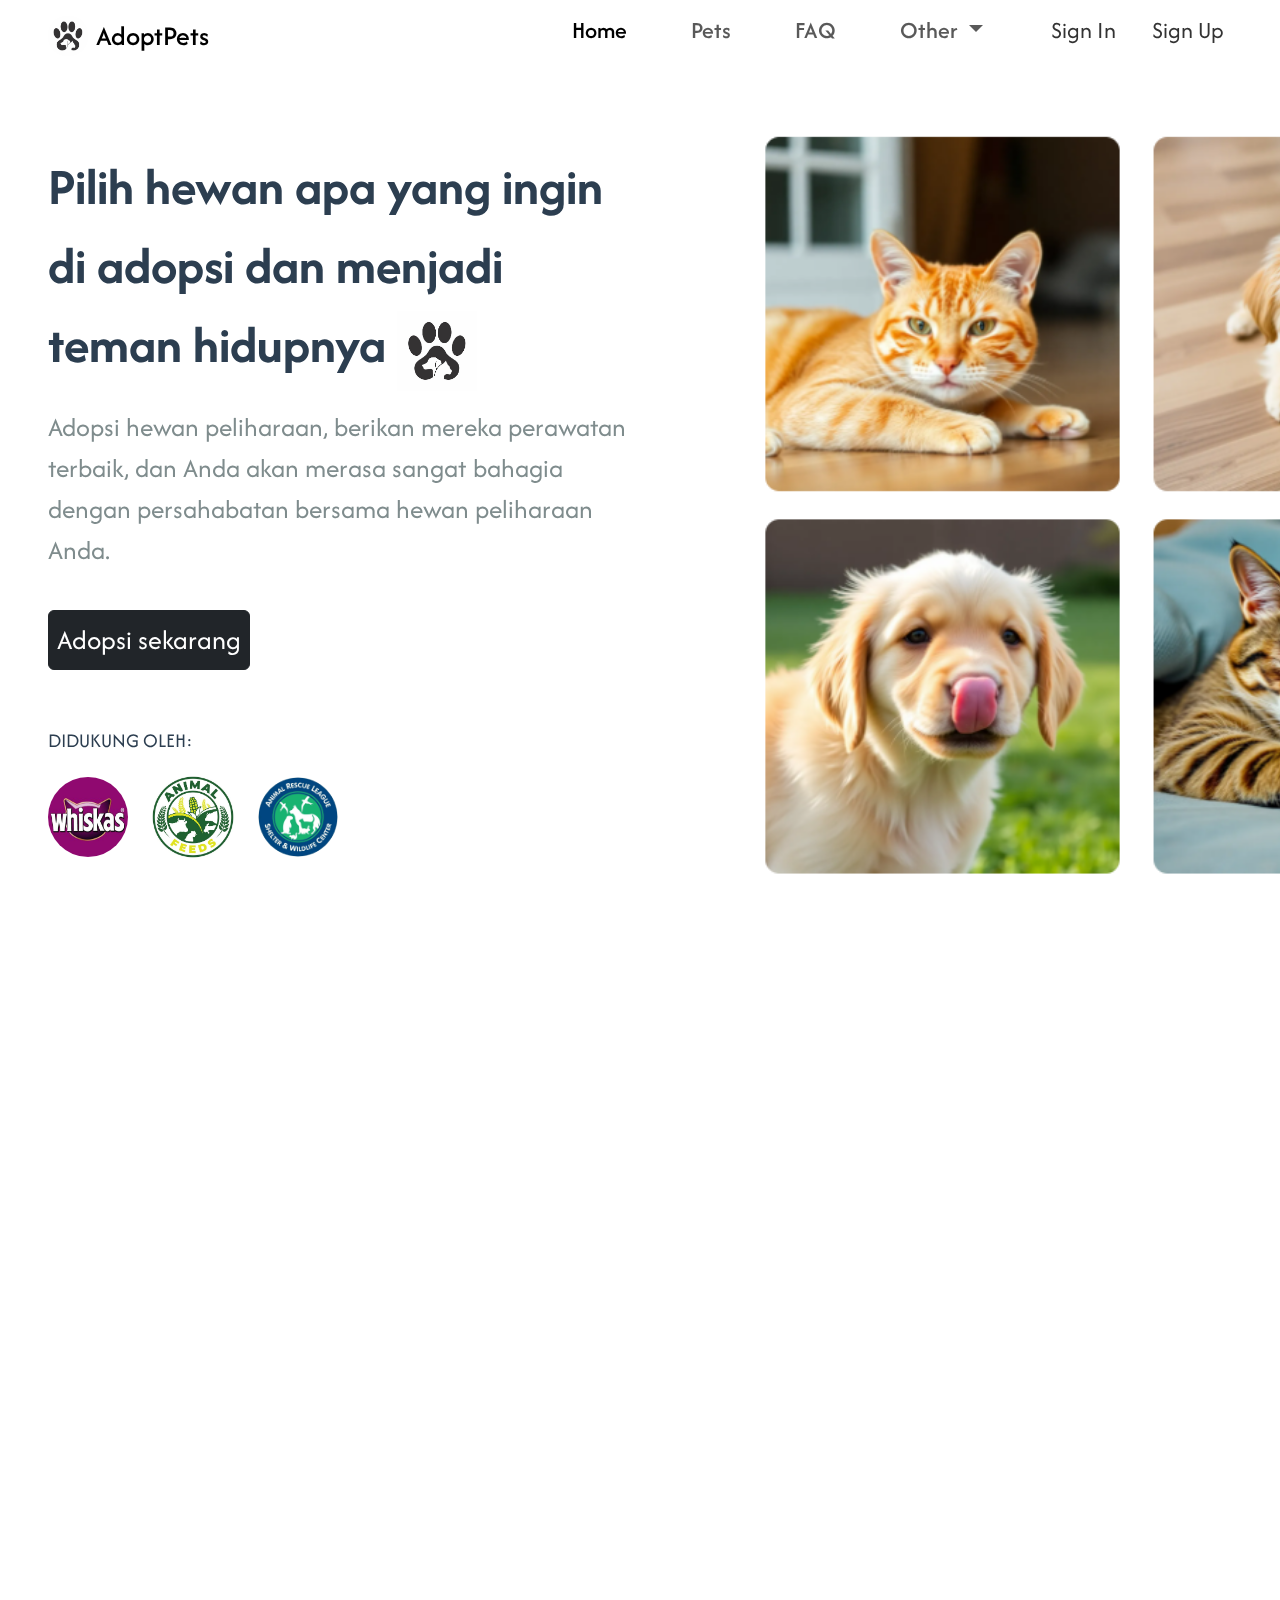
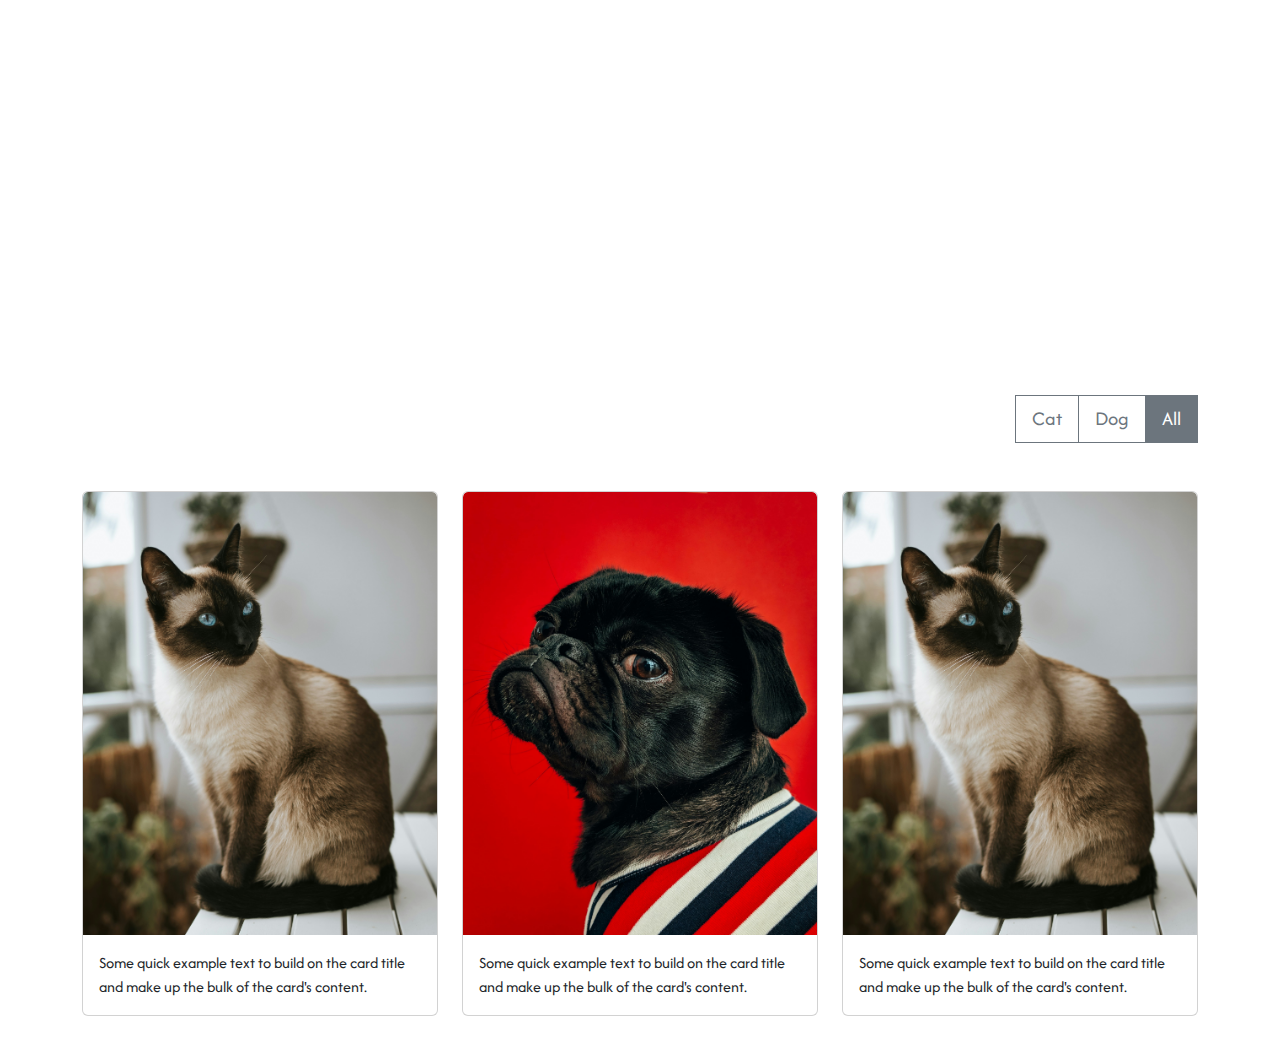
==== commit 1aca2bc7: "changefoto" ====
--- a/index.html
+++ b/index.html
@@ -242,7 +242,7 @@
 
             <div class="col-lg-4 col-md-4 col-sm-12 mb-4">
               <div class="card card position-relative overflow-hidden" >
-                <img src="assets/img/bdog.jpg" class="card-img-top" alt="dog1">
+                <img src="assets/img/bdog2.jpg" class="card-img-top" alt="dog1">
                 <div class="card-body">
                   <p class="card-text">Some quick example text to build on the card title and make up the bulk of the card's content.</p>
                 </div>
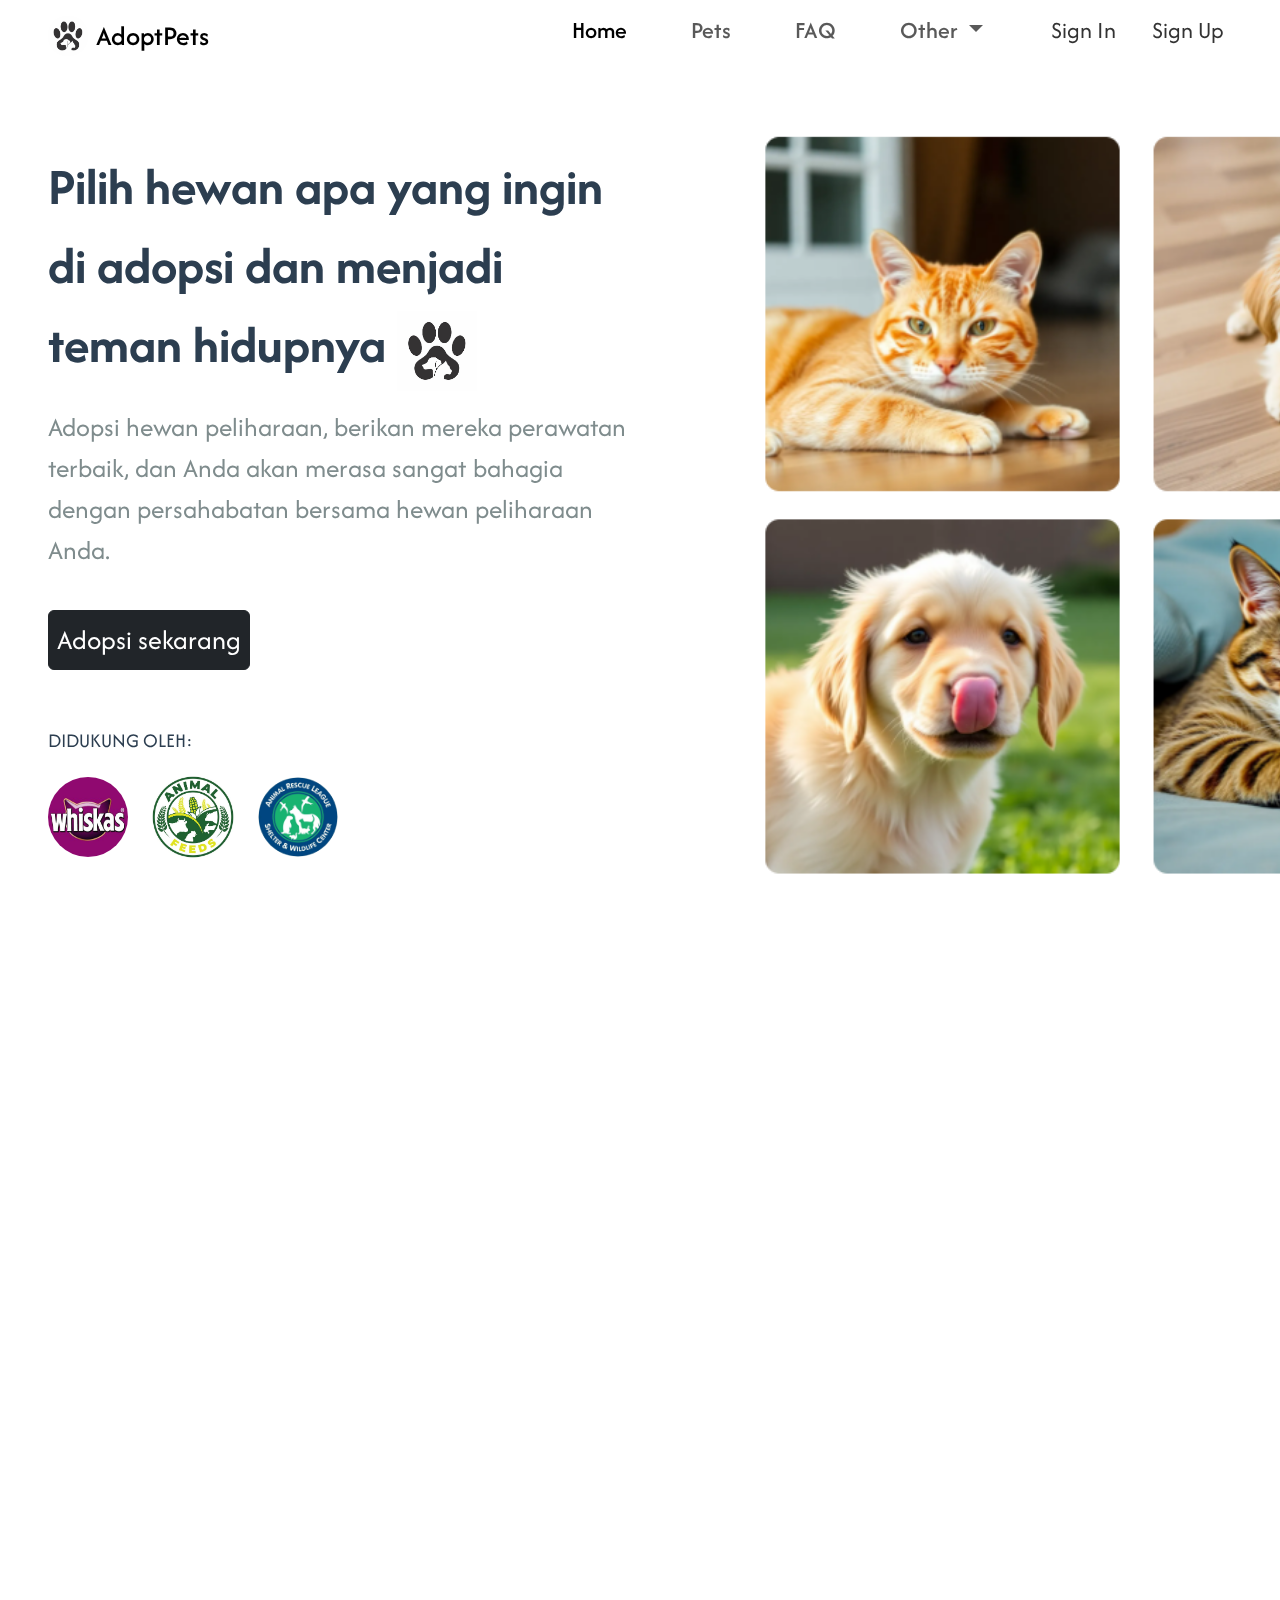
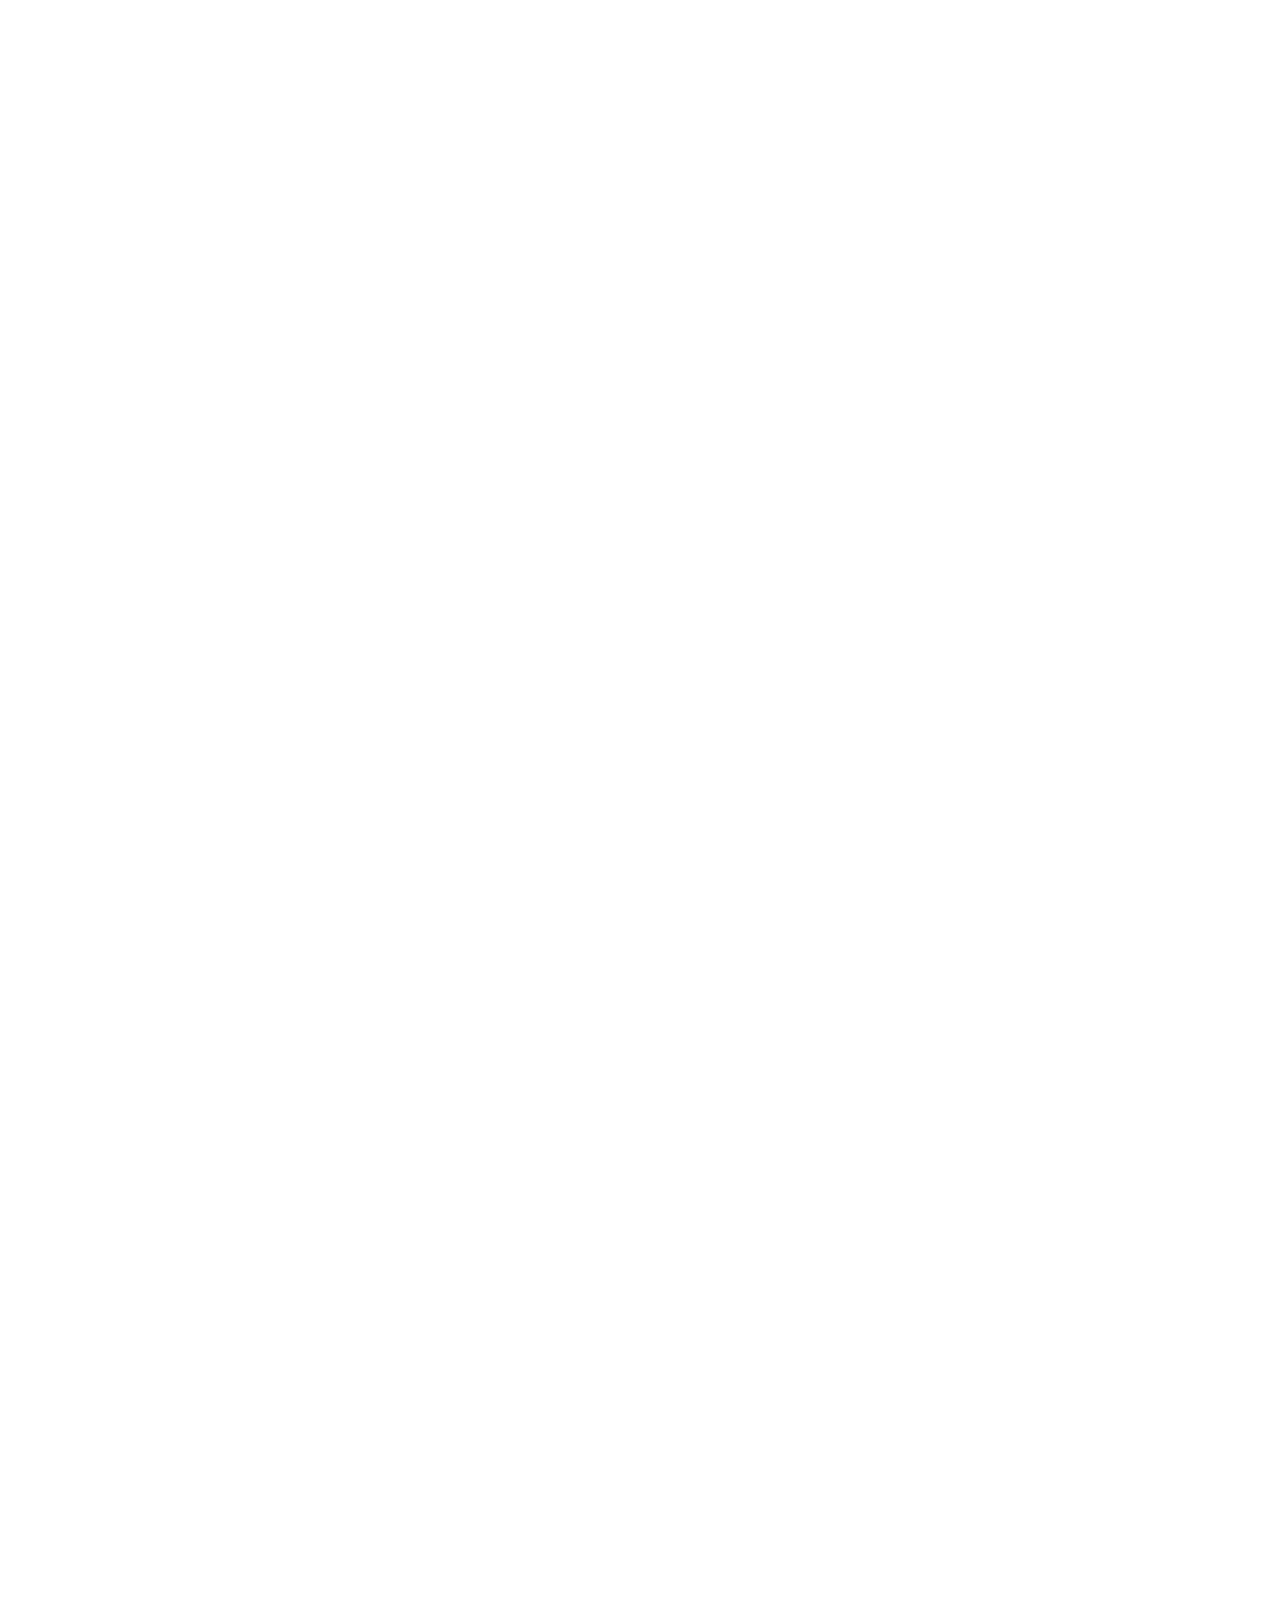
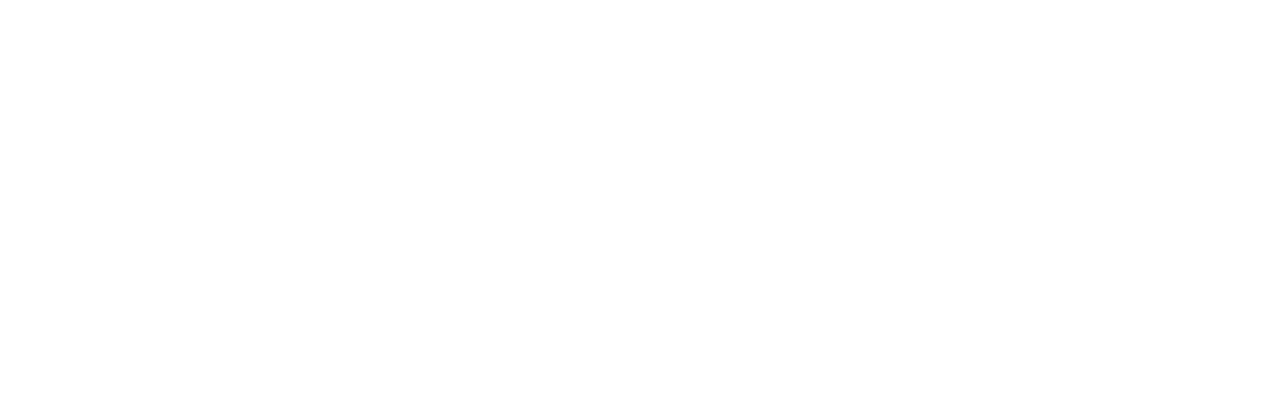
==== commit 0260a39c: "animationGG" ====
--- a/index.html
+++ b/index.html
@@ -106,7 +106,7 @@
            </div>
           </div>
       </section>
-
+<br><br><br><br><br><br><br><br><br><br>
 
 
       <section class="hidden info-menu">
@@ -159,15 +159,15 @@
                   
 
                   <div class="numtxt row text-center mt-4">
-                    <div class="numtx hidden col-4">
+                    <div class="numtx hidden-atas col-4">
                       <h2 id="volunteerCount" class="fw-bold">0</h2>
                       <p class="fs-5">Volunteer</p>
                     </div>
-                    <div class="numtx hidden col-4">
+                    <div class="numtx hidden-atas col-4">
                       <h2 id="dogsRescuedCount" class="fw-bold">0</h2>
                       <p class="fs-5">Dogs Rescued</p>
                     </div>
-                    <div class="numtx hidden col-4">
+                    <div class="numtx hidden-atas col-4">
                       <h2 id="catsRescuedCount" class="fw-bold">0</h2>
                       <p class="fs-5">Cats Rescued</p>
                     </div>
@@ -185,7 +185,7 @@
           <!-- </div> -->
         </div>
       </section>
-
+<br><br><br><br><br><br><br><br><br><br>
 
 
 
@@ -204,7 +204,7 @@
          </div>
       </section>
 
-      <section class="button-group container">
+      <section class="button-group hidden-atas container">
         <div class="d-flex justify-content-end mt-2">
             <div class="btn-group btn-group-lg " role="group" aria-label="Basic radio toggle button group">
                 <input type="radio" class="btn-check " name="btnradio" id="btnradio1" autocomplete="off" >
@@ -223,7 +223,7 @@
         <!-- data pets was here -->
         <div class="container mt-5">
           <div class="row">
-            <div class="col-md-4 col-sm-12 mb-4">
+            <div class="col-md-4 col-sm-12 mb-4 numtx hidden-bwh" data-type="cat">
               <div class="card card position-relative overflow-hidden" >
                 <img src="assets/img/cat.jpg" class="card-img-top" alt="cat1">
                 <div class="card-body">
@@ -240,7 +240,7 @@
               </div>
             </div>
 
-            <div class="col-lg-4 col-md-4 col-sm-12 mb-4">
+            <div class="col-lg-4 col-md-4 col-sm-12 mb-4 numtx hidden-bwh" data-type="dog">
               <div class="card card position-relative overflow-hidden" >
                 <img src="assets/img/bdog2.jpg" class="card-img-top" alt="dog1">
                 <div class="card-body">
@@ -257,7 +257,7 @@
               </div>
             </div>
             
-            <div class="col-lg-4 col-md-4 col-sm-12 mb-4">
+            <div class="col-lg-4 col-md-4 col-sm-12 mb-4 numtx hidden-bwh" data-type="cat">
               <div class="card card position-relative overflow-hidden" >
                 <img src="assets/img/cat.jpg" class="card-img-top" alt="cat2">
                 <div class="card-body">
--- a/style.css
+++ b/style.css
@@ -38,12 +38,36 @@
   opacity: 0;
   filter: blur(5px);
   transform: translateX(-100%);
-  transition: all 1s;
+  transition: all 1.5s;
 }
 .show {
   opacity: 1;
   filter: blur(0);
   transform: translateX(0);
+}
+
+.hidden-atas {
+  opacity: 0;
+  filter: blur(5px);
+  transform: translateY(-100%);
+  transition: all 1.5s;
+}
+.show-atas {
+  opacity: 1;
+  filter: blur(0);
+  transform: translateY(0);
+}
+
+.hidden-bwh {
+  opacity: 0;
+  filter: blur(5px);
+  transform: translateY(100%);
+  transition: all 1.5s;
+}
+.show-bwh {
+  opacity: 1;
+  filter: blur(0);
+  transform: translateY(0);
 }
 
 .numtxt {
@@ -59,6 +83,7 @@
   transition-delay: 600ms;
 }
 
+/* adoption pet card */
 .card {
   transition: transform 0.3s; /* Optional: Adds a hover effect */
 }
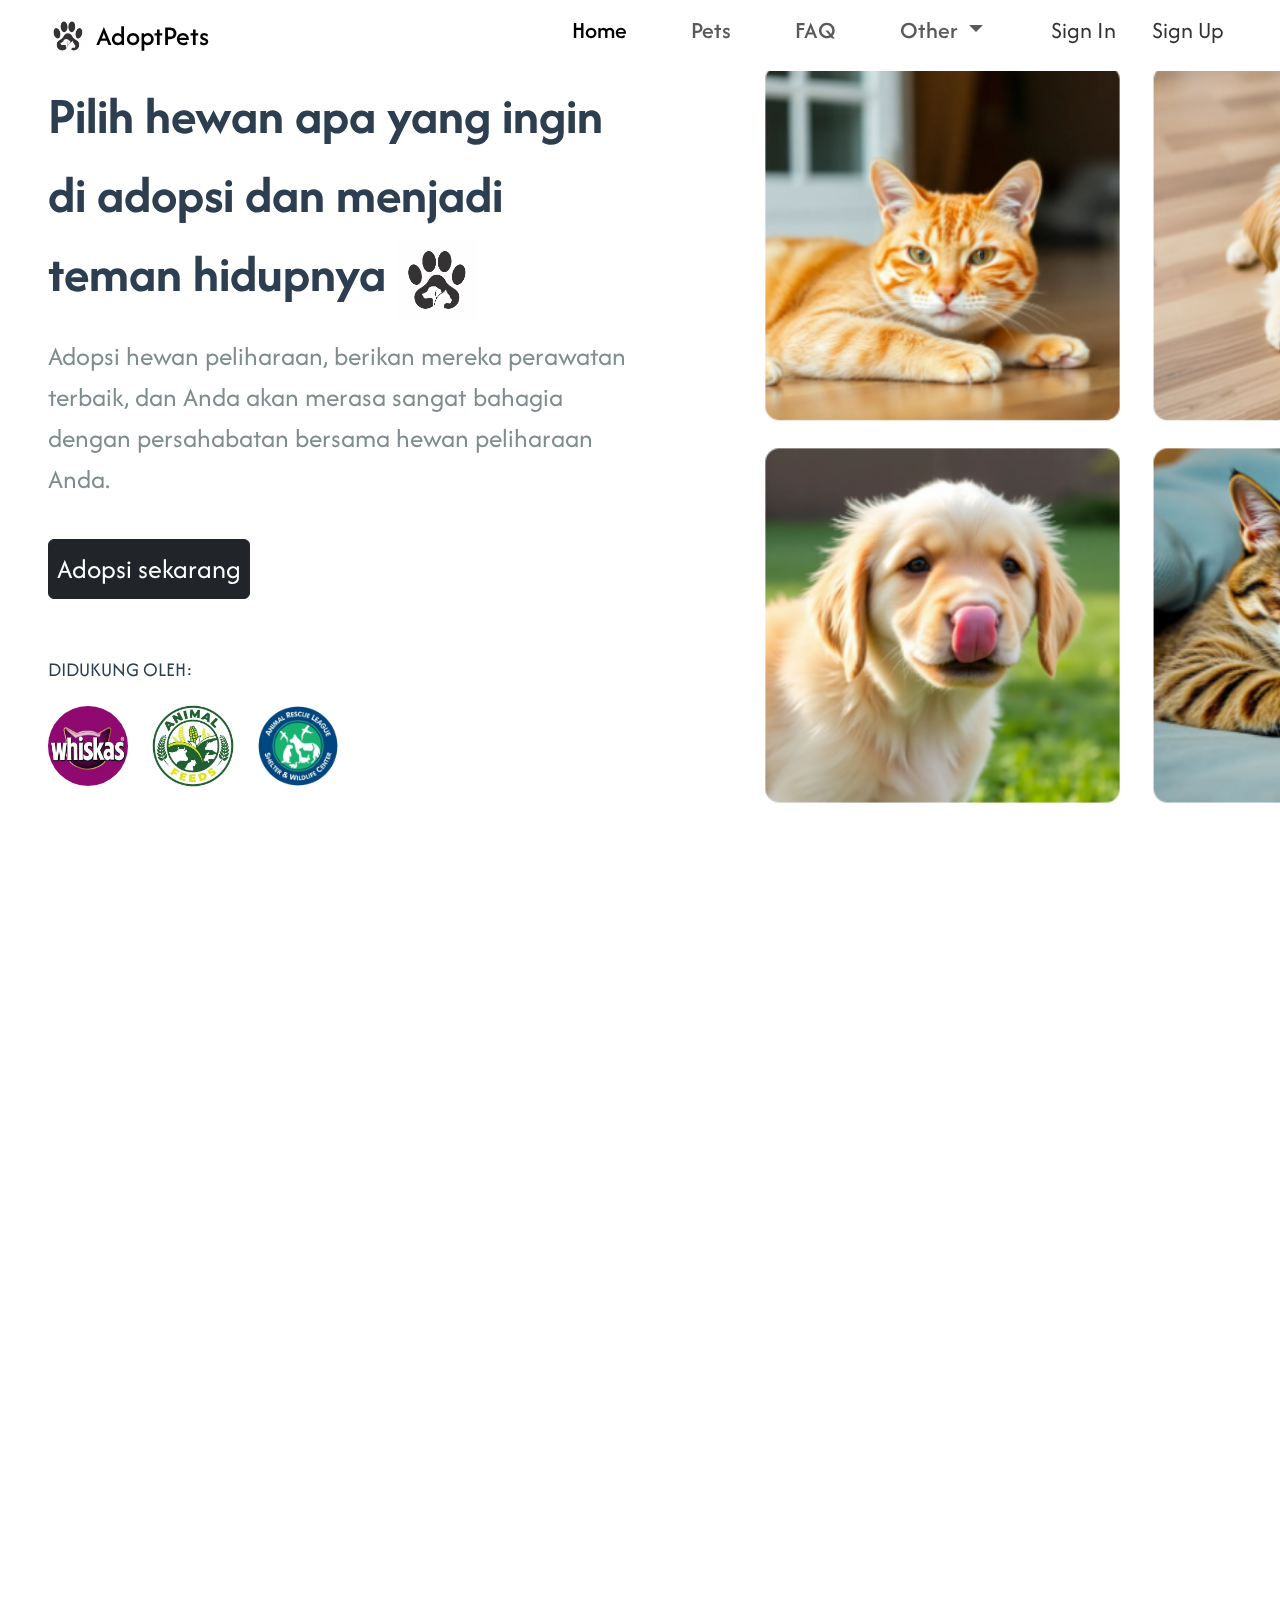
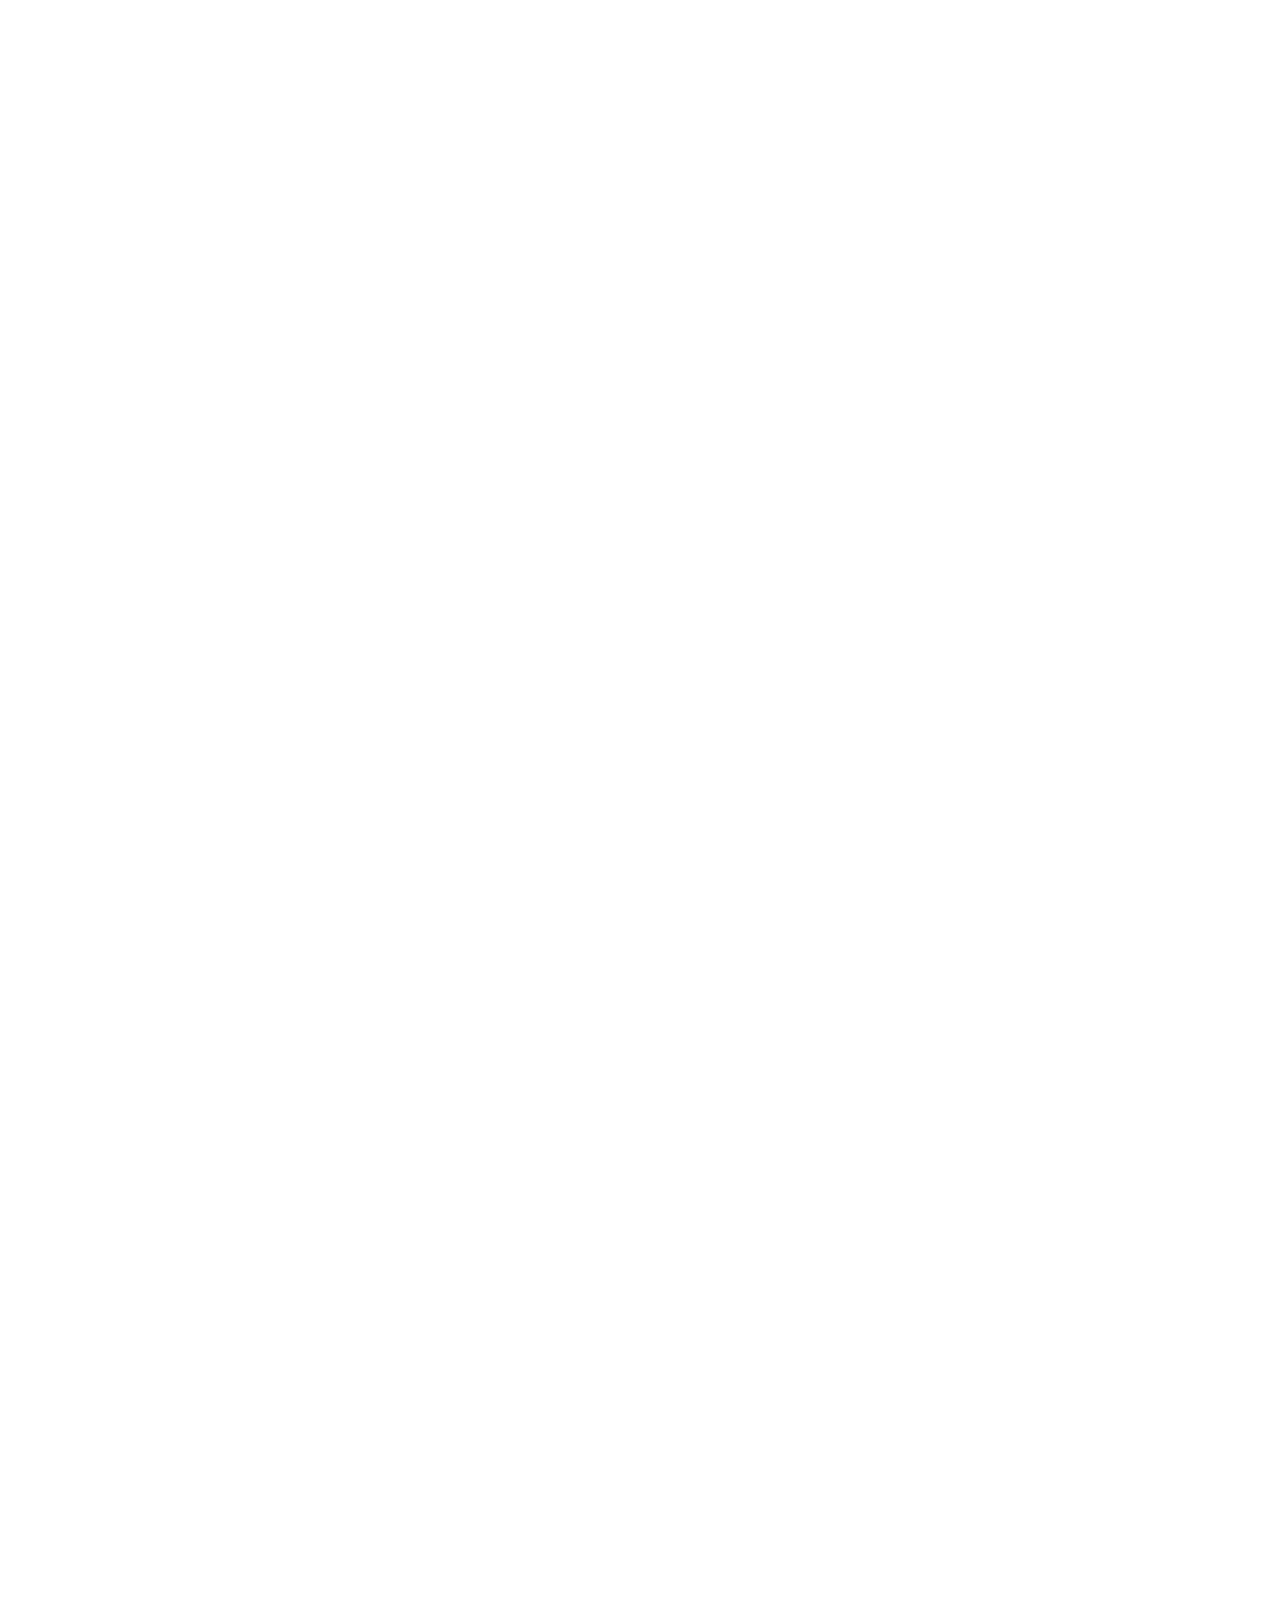
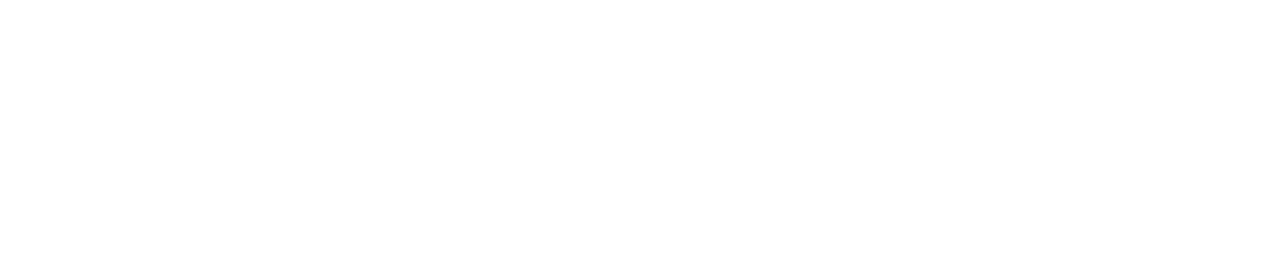
==== commit 4739dd2e: "foot" ====
--- a/index.html
+++ b/index.html
@@ -17,7 +17,7 @@
       <!-- ini tempat header -->
         <!-- Navbar -->
         <h1>
-          <nav class="navbar navbar-expand-lg hidden" style="background-color: #ffffff;">
+          <nav class="navbar navbar-expand-lg hidden-atas fixed-top" style="background-color: #ffffff;">
             <div class="container-fluid ps-5 pe-5">
                 <a class="navbar-brand d-flex align-items-center" href="#">
                   <img src="assets/img/digidaw.jpeg" width="40" height="40" class="me-2 rounded-circle" alt="Logo">
@@ -106,7 +106,7 @@
            </div>
           </div>
       </section>
-<br><br><br><br><br><br><br><br><br><br>
+      <br><br><br><br><br><br><br><br><br><br>
 
 
       <section class="hidden info-menu">
@@ -185,7 +185,7 @@
           <!-- </div> -->
         </div>
       </section>
-<br><br><br><br><br><br><br><br><br><br>
+      <br><br><br><br><br><br><br>
 
 
 
@@ -287,8 +287,14 @@
       </section>
     </main>
 
-    <footer>
+    <footer class="text-center mt-5 hidden-bwh">
       <!-- ini footer -->
+      <div class="row p-5 text-white" style="background-color: #89bff0;">
+        <div class="col-12">
+            <p>&copy; Copyright 2024. Adoptpets</p>
+            <p><i class="fas fa-phone"></i> (+62)82249026407 | <i class="fas fa-envelope"></i> Adoptpets@gmail.com</p>
+        </div>
+      </div>
     </footer>
 
     <script src="https://cdn.jsdelivr.net/npm/@popperjs/core@2.11.8/dist/umd/popper.min.js" integrity="sha384-I7E8VVD/ismYTF4hNIPjVp/Zjvgyol6VFvRkX/vR+Vc4jQkC+hVqc2pM8ODewa9r" crossorigin="anonymous"></script>
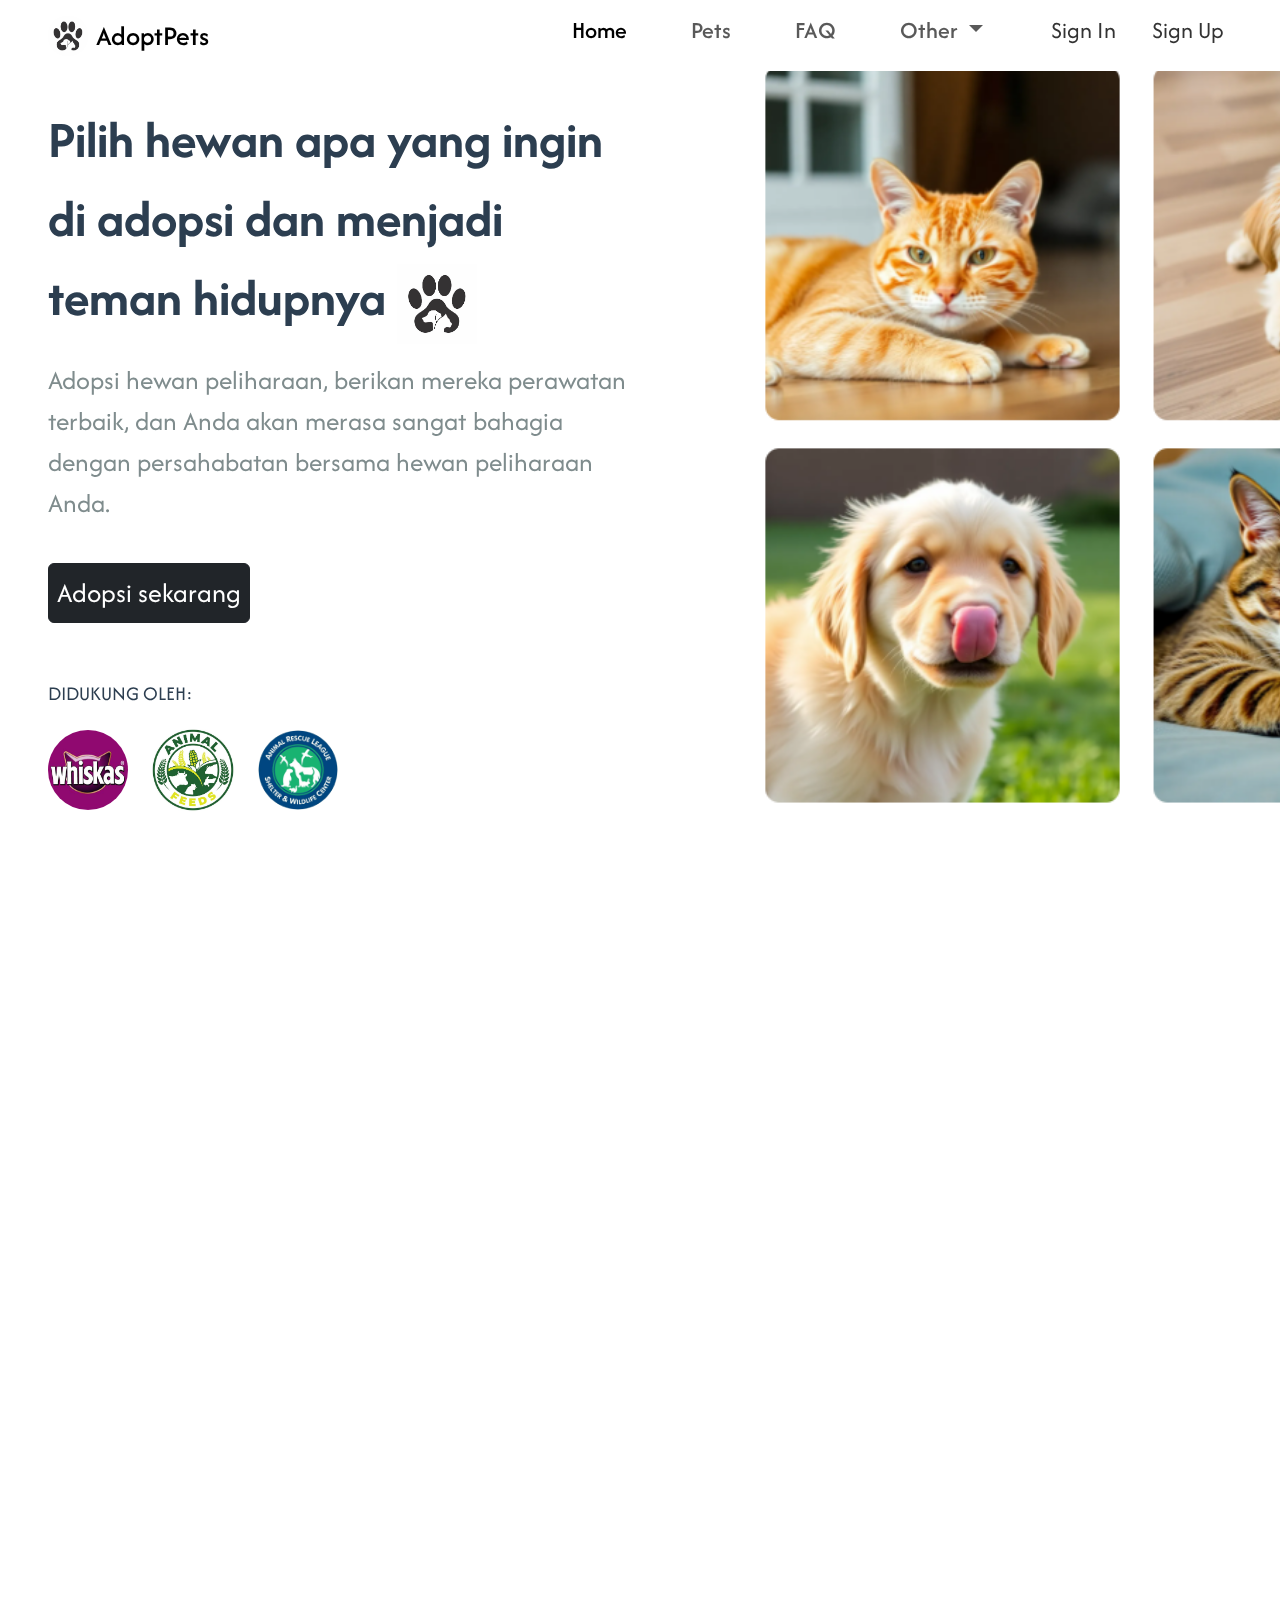
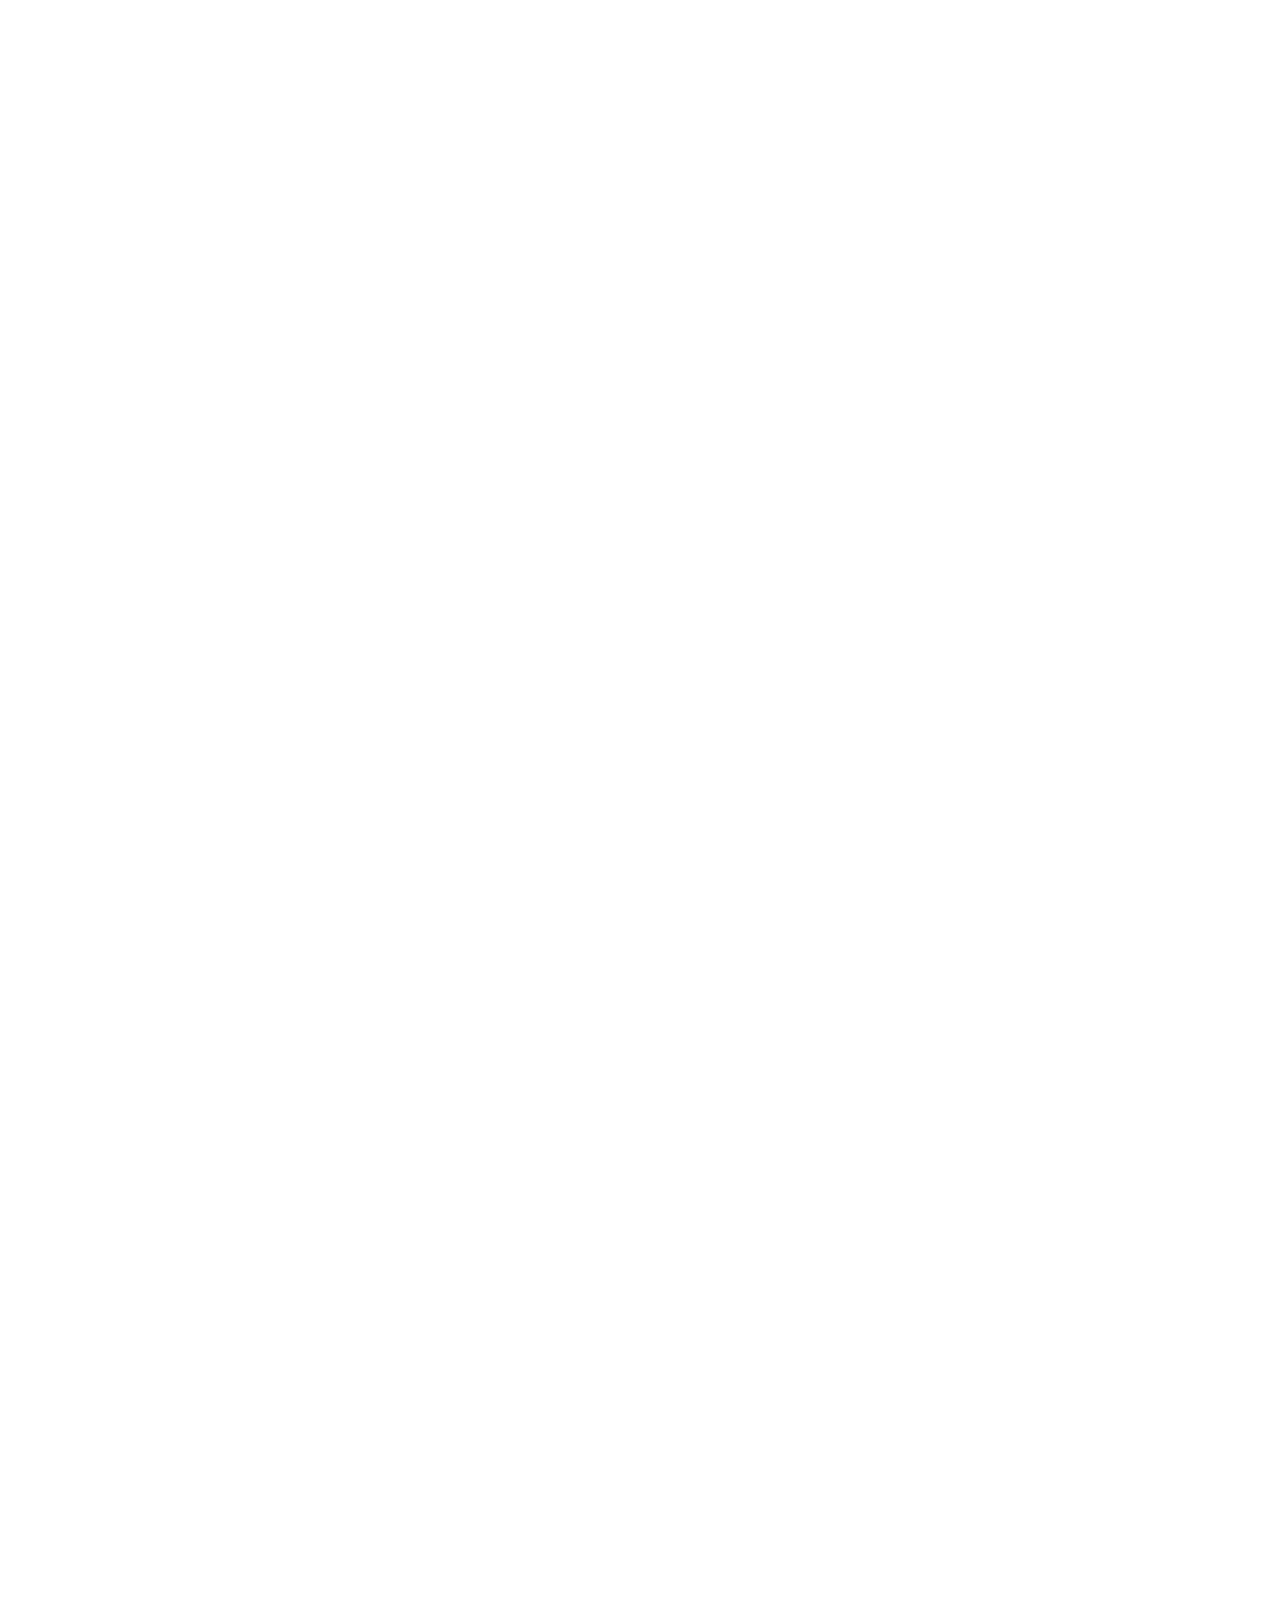
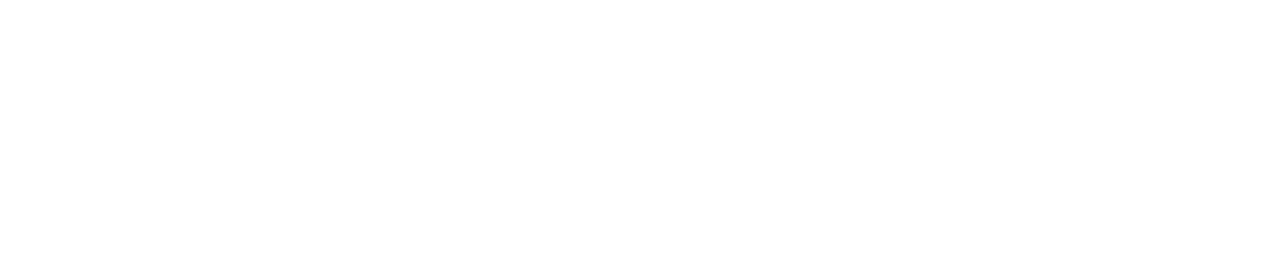
==== commit a7c09eab: "uwu" ====
--- a/index.html
+++ b/index.html
@@ -70,7 +70,7 @@
         <body>
           <div class="container-fluid ps-5" style="color: #2c3e50;">
            <div class="row align-items-center">
-            <div class="col-lg-6">
+            <div class="col-lg-6 mt-5">
               <p class="text-adoption fw-bold adoption-text" style="font-size:3.3rem;">
                 Pilih hewan apa yang ingin di adopsi dan menjadi teman hidupnya
                 <img src="assets/img/digidaw.jpeg" width="80" height="80" alt="digidaw" class="fotom">    
